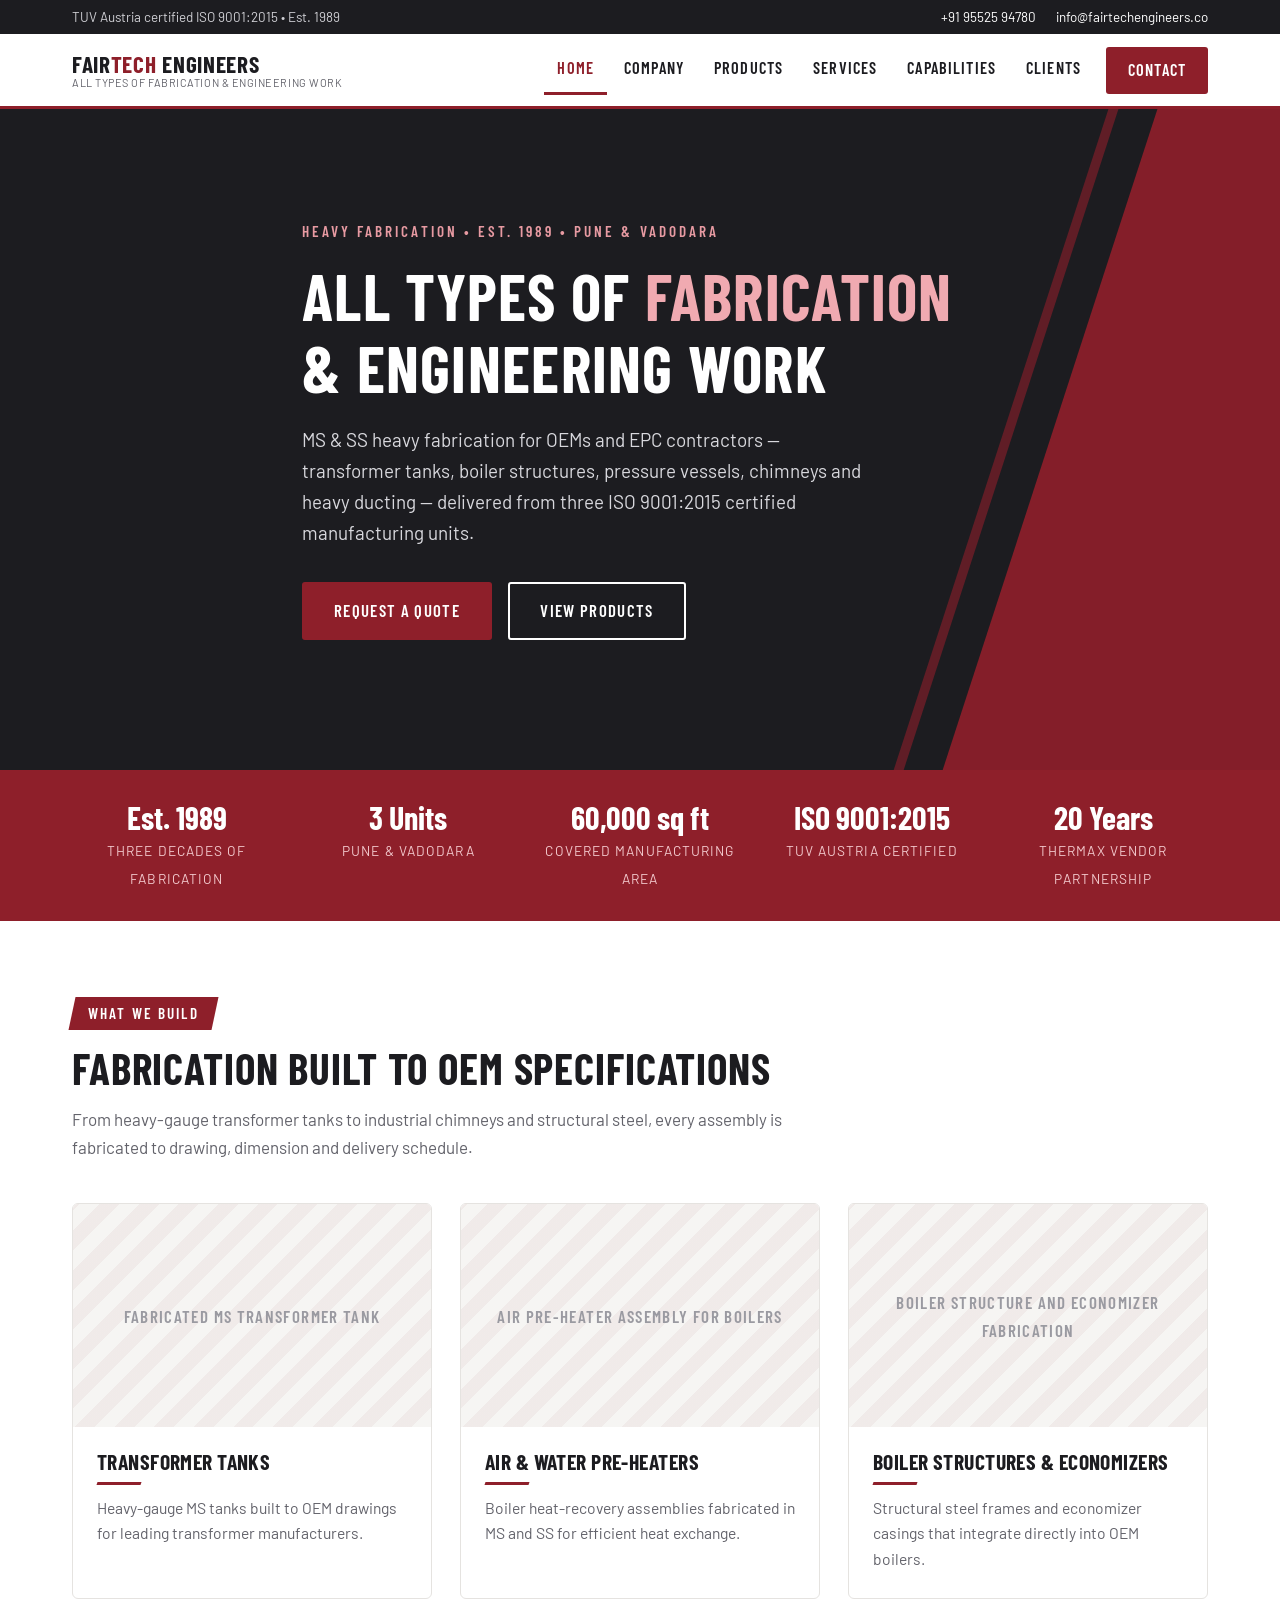
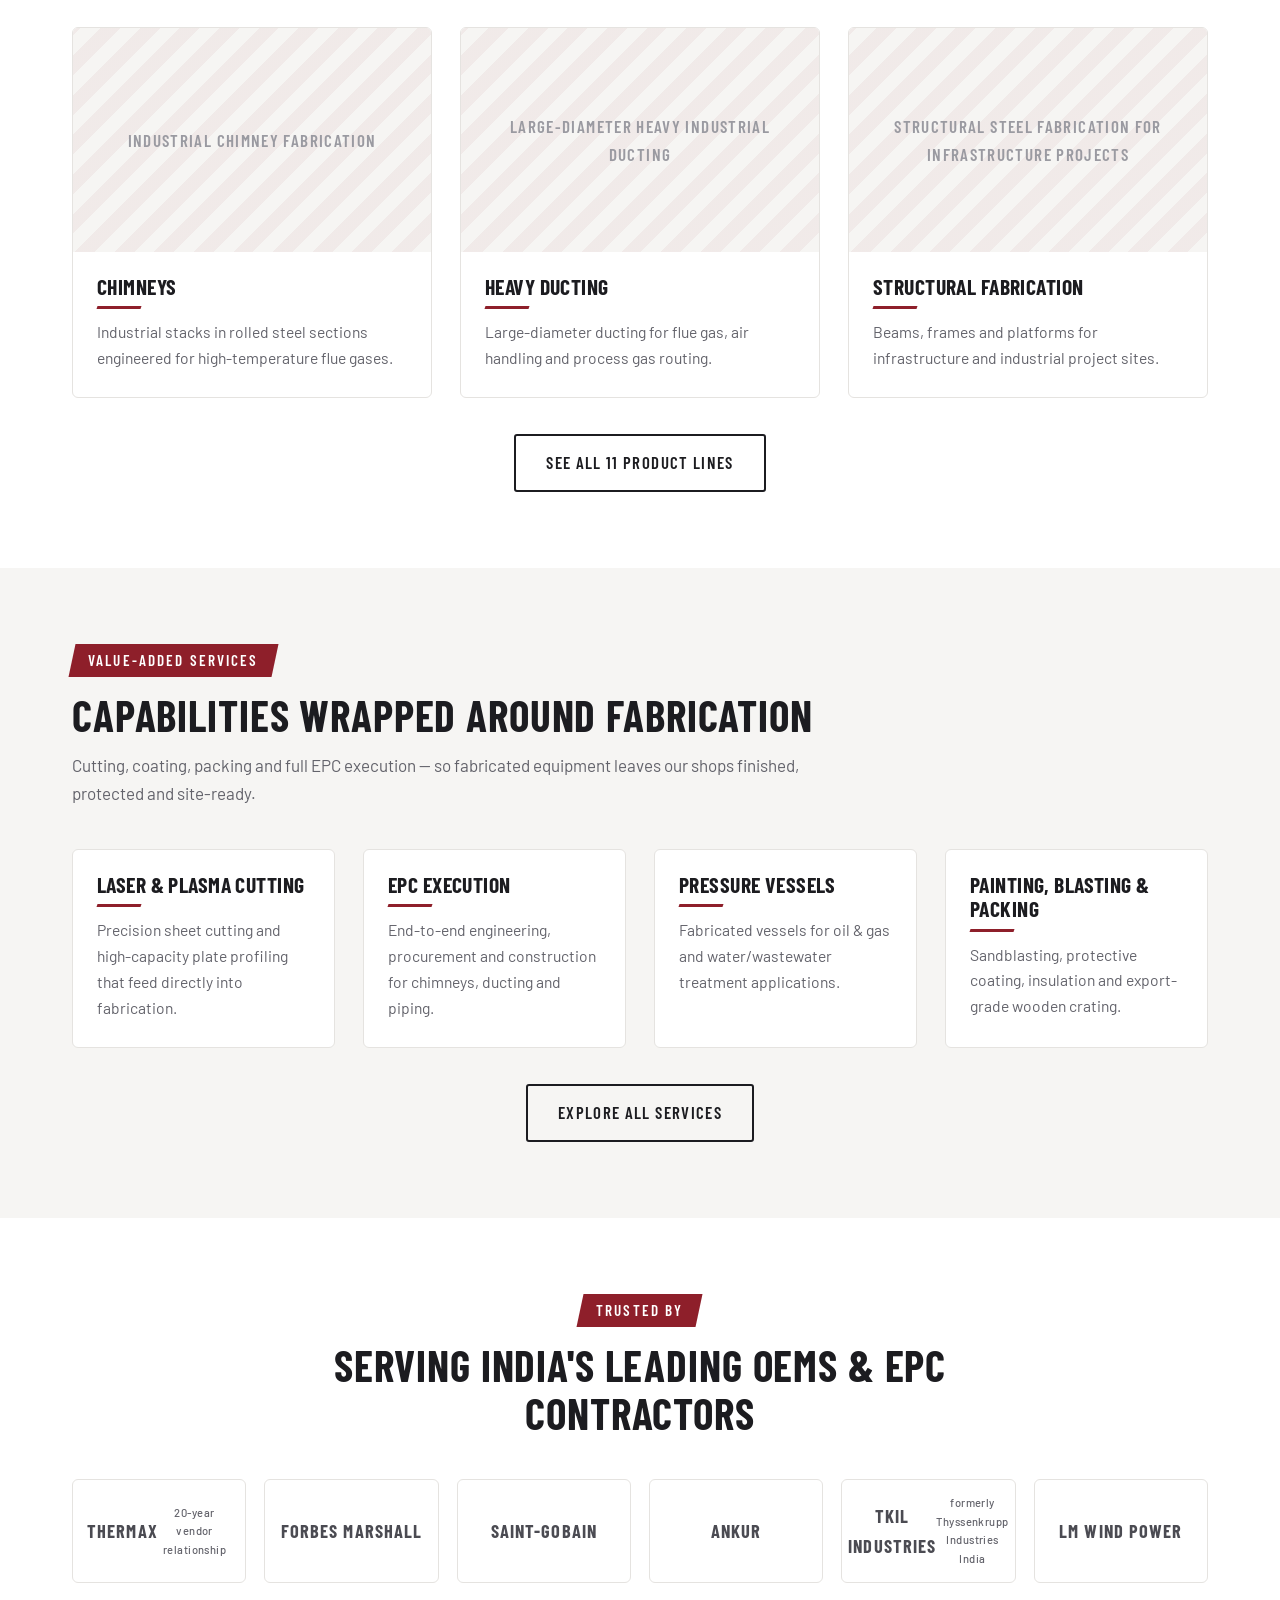
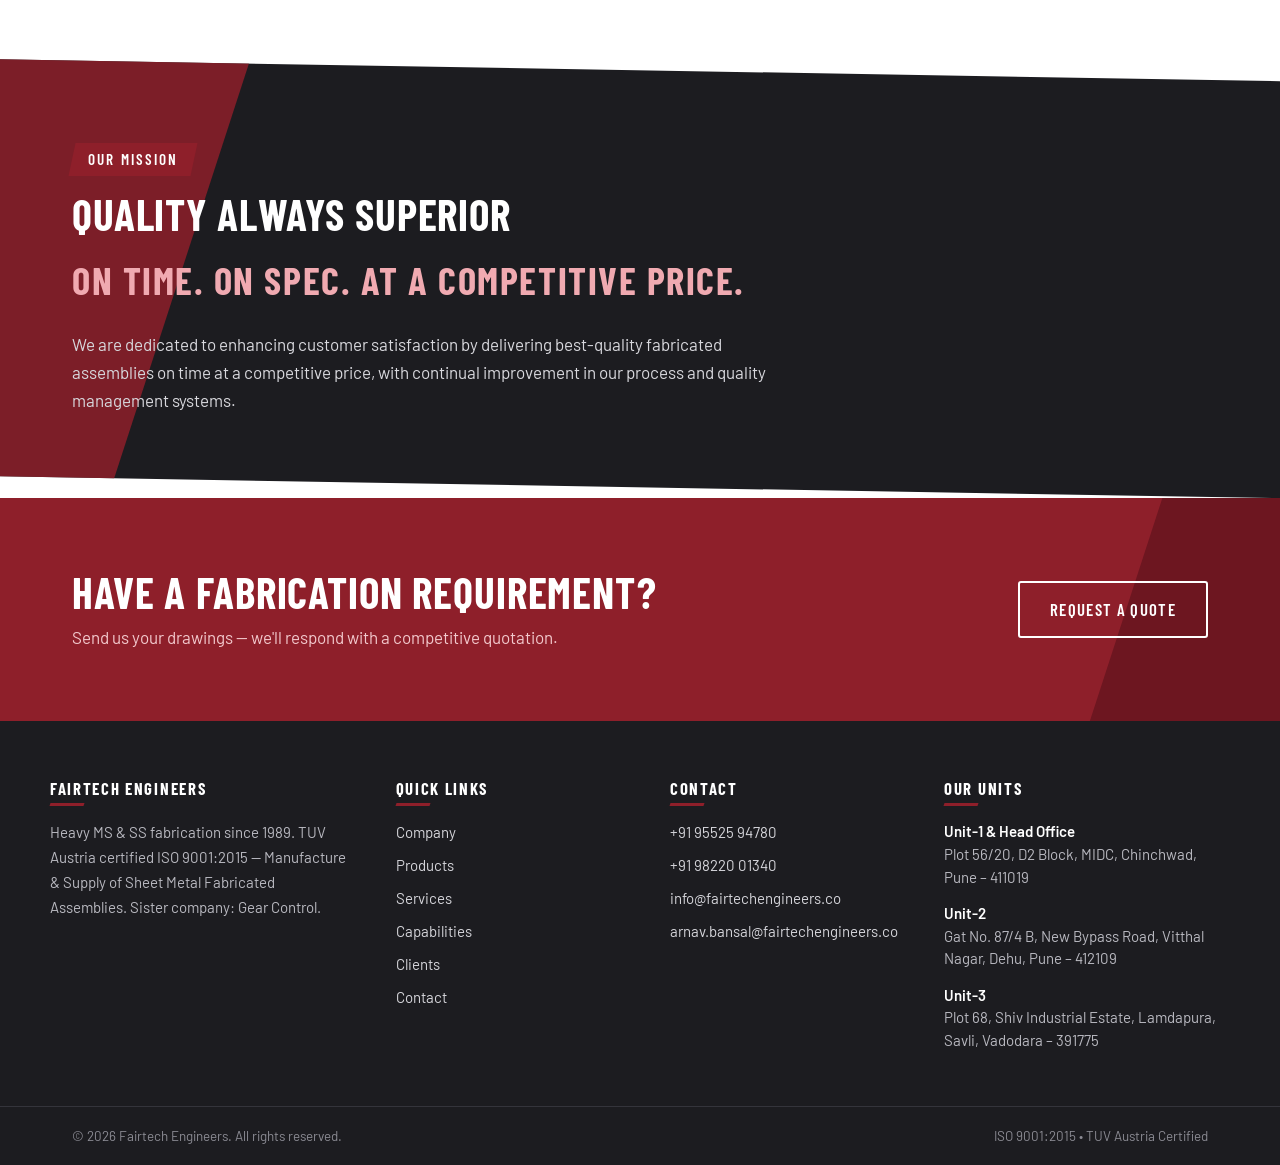
==== index.html @ 3a2099bb "Build Fairtech Engineers static marketing website Multi-page static site (plain HTML/CSS/vanilla JS," ====
<!DOCTYPE html>
<html lang="en">
<head>
  <meta charset="UTF-8">
  <meta name="viewport" content="width=device-width, initial-scale=1.0">
  <title>Fairtech Engineers | Heavy Fabrication Company in Pune &amp; Vadodara, India</title>
  <meta name="description" content="Fairtech Engineers — ISO 9001:2015 certified heavy fabrication company established in 1989. MS &amp; SS fabrication across 3 units and 60,000 sq ft: transformer tanks, pressure parts, boiler structures, chimneys, ducting and more.">
  <link rel="canonical" href="https://www.fairtechengineers.co/">
  <meta property="og:type" content="website">
  <meta property="og:title" content="Fairtech Engineers | All Types of Fabrication &amp; Engineering work">
  <meta property="og:description" content="ISO 9001:2015 certified heavy fabrication company, est. 1989. MS &amp; SS fabrication across 3 manufacturing units in Pune and Vadodara, India.">
  <meta property="og:url" content="https://www.fairtechengineers.co/">
  <meta property="og:image" content="https://www.fairtechengineers.co/images/logo.png">
  <link rel="icon" type="image/svg+xml" href="favicon.svg">
  <link rel="preconnect" href="https://fonts.googleapis.com">
  <link rel="preconnect" href="https://fonts.gstatic.com" crossorigin>
  <link href="https://fonts.googleapis.com/css2?family=Barlow+Condensed:wght@600;700&family=Barlow:wght@400;500;600;700&display=swap" rel="stylesheet">
  <link rel="stylesheet" href="css/style.css">
</head>
<body>

  <header class="site-header">
    <div class="topbar">
      <div class="container topbar-inner">
        <span>TUV Austria certified ISO 9001:2015 &bull; Est. 1989</span>
        <div class="topbar-contact">
          <a href="tel:+919552594780">+91 95525 94780</a>
          <a href="mailto:info@fairtechengineers.co">info@fairtechengineers.co</a>
        </div>
      </div>
    </div>
    <nav class="navbar" aria-label="Main navigation">
      <div class="container nav-inner">
        <a class="brand" href="index.html">
          <img class="brand-logo" src="images/logo.png" alt="Fair Tech Engineers logo">
          <span class="brand-text">
            <strong>Fair<em>tech</em> Engineers</strong>
            <small>All Types of Fabrication &amp; Engineering work</small>
          </span>
        </a>
        <button class="nav-toggle" aria-label="Toggle menu" aria-expanded="false"><span></span><span></span><span></span></button>
        <ul class="nav-links">
          <li><a href="index.html">Home</a></li>
          <li><a href="about.html">Company</a></li>
          <li><a href="products.html">Products</a></li>
          <li><a href="services.html">Services</a></li>
          <li><a href="capabilities.html">Capabilities</a></li>
          <li><a href="clients.html">Clients</a></li>
          <li><a href="contact.html" class="nav-cta">Contact</a></li>
        </ul>
      </div>
    </nav>
  </header>

  <main>

    <!-- Hero -->
    <section class="hero">
      <div class="container hero-inner">
        <p class="eyebrow">Heavy Fabrication &bull; Est. 1989 &bull; Pune &amp; Vadodara</p>
        <h1>All Types of <em>Fabrication</em> &amp; Engineering Work</h1>
        <p class="lead">MS &amp; SS heavy fabrication for OEMs and EPC contractors — transformer tanks, boiler structures, pressure vessels, chimneys and heavy ducting — delivered from three ISO 9001:2015 certified manufacturing units.</p>
        <div class="hero-actions">
          <a class="btn btn-primary" href="contact.html">Request a Quote</a>
          <a class="btn btn-outline" href="products.html">View Products</a>
        </div>
      </div>
    </section>

    <!-- Stats bar -->
    <section class="stats-bar" aria-label="Company at a glance">
      <div class="container stats-grid">
        <div class="stat"><b>Est. 1989</b><span>Three decades of fabrication</span></div>
        <div class="stat"><b>3 Units</b><span>Pune &amp; Vadodara</span></div>
        <div class="stat"><b>60,000 sq ft</b><span>Covered manufacturing area</span></div>
        <div class="stat"><b>ISO 9001:2015</b><span>TUV Austria certified</span></div>
        <div class="stat"><b>20 Years</b><span>Thermax vendor partnership</span></div>
      </div>
    </section>

    <!-- Products snapshot -->
    <section class="section">
      <div class="container">
        <div class="section-head reveal">
          <span class="kicker"><span>What We Build</span></span>
          <h2>Fabrication Built to OEM Specifications</h2>
          <p>From heavy-gauge transformer tanks to industrial chimneys and structural steel, every assembly is fabricated to drawing, dimension and delivery schedule.</p>
        </div>
        <div class="grid cols-3">
          <article class="card reveal">
            <figure class="card-media"><img src="images/product_transformer_tank_1.png" alt="Fabricated MS transformer tank" loading="lazy"></figure>
            <div class="card-body"><h3>Transformer Tanks</h3><p>Heavy-gauge MS tanks built to OEM drawings for leading transformer manufacturers.</p></div>
          </article>
          <article class="card reveal">
            <figure class="card-media"><img src="images/product_air_preheater_1.png" alt="Air pre-heater assembly for boilers" loading="lazy"></figure>
            <div class="card-body"><h3>Air &amp; Water Pre-Heaters</h3><p>Boiler heat-recovery assemblies fabricated in MS and SS for efficient heat exchange.</p></div>
          </article>
          <article class="card reveal">
            <figure class="card-media"><img src="images/product_economizer_1.png" alt="Boiler structure and economizer fabrication" loading="lazy"></figure>
            <div class="card-body"><h3>Boiler Structures &amp; Economizers</h3><p>Structural steel frames and economizer casings that integrate directly into OEM boilers.</p></div>
          </article>
          <article class="card reveal">
            <figure class="card-media"><img src="images/product_chimney_1.jpeg" alt="Industrial chimney fabrication" loading="lazy"></figure>
            <div class="card-body"><h3>Chimneys</h3><p>Industrial stacks in rolled steel sections engineered for high-temperature flue gases.</p></div>
          </article>
          <article class="card reveal">
            <figure class="card-media"><img src="images/product_heavy_ducting_1.jpeg" alt="Large-diameter heavy industrial ducting" loading="lazy"></figure>
            <div class="card-body"><h3>Heavy Ducting</h3><p>Large-diameter ducting for flue gas, air handling and process gas routing.</p></div>
          </article>
          <article class="card reveal">
            <figure class="card-media"><img src="images/product_structural_fabrication_1.png" alt="Structural steel fabrication for infrastructure projects" loading="lazy"></figure>
            <div class="card-body"><h3>Structural Fabrication</h3><p>Beams, frames and platforms for infrastructure and industrial project sites.</p></div>
          </article>
        </div>
        <p style="text-align:center; margin-top:36px;"><a class="btn btn-outline-dark" href="products.html">See All 11 Product Lines</a></p>
      </div>
    </section>

    <!-- Services snapshot -->
    <section class="section alt">
      <div class="container">
        <div class="section-head reveal">
          <span class="kicker"><span>Value-Added Services</span></span>
          <h2>Capabilities Wrapped Around Fabrication</h2>
          <p>Cutting, coating, packing and full EPC execution — so fabricated equipment leaves our shops finished, protected and site-ready.</p>
        </div>
        <div class="grid cols-4">
          <article class="card reveal">
            <div class="card-body"><h3>Laser &amp; Plasma Cutting</h3><p>Precision sheet cutting and high-capacity plate profiling that feed directly into fabrication.</p></div>
          </article>
          <article class="card reveal">
            <div class="card-body"><h3>EPC Execution</h3><p>End-to-end engineering, procurement and construction for chimneys, ducting and piping.</p></div>
          </article>
          <article class="card reveal">
            <div class="card-body"><h3>Pressure Vessels</h3><p>Fabricated vessels for oil &amp; gas and water/wastewater treatment applications.</p></div>
          </article>
          <article class="card reveal">
            <div class="card-body"><h3>Painting, Blasting &amp; Packing</h3><p>Sandblasting, protective coating, insulation and export-grade wooden crating.</p></div>
          </article>
        </div>
        <p style="text-align:center; margin-top:36px;"><a class="btn btn-outline-dark" href="services.html">Explore All Services</a></p>
      </div>
    </section>

    <!-- Client trust bar -->
    <section class="section">
      <div class="container">
        <div class="section-head center reveal">
          <span class="kicker"><span>Trusted By</span></span>
          <h2>Serving India's Leading OEMs &amp; EPC Contractors</h2>
        </div>
        <div class="client-strip reveal">
          <div class="client-tile">Thermax<small>20-year vendor relationship</small></div>
          <div class="client-tile">Forbes Marshall</div>
          <div class="client-tile">Saint-Gobain</div>
          <div class="client-tile">Ankur</div>
          <div class="client-tile">TKIL Industries<small>formerly Thyssenkrupp Industries India</small></div>
          <div class="client-tile">LM Wind Power</div>
        </div>
      </div>
    </section>

    <!-- Mission strip -->
    <section class="mission-strip">
      <div class="container reveal">
        <span class="kicker"><span>Our Mission</span></span>
        <h2>Quality Always Superior</h2>
        <p class="motto" style="margin: 10px 0 18px;">On time. On spec. At a competitive price.</p>
        <p>We are dedicated to enhancing customer satisfaction by delivering best-quality fabricated assemblies on time at a competitive price, with continual improvement in our process and quality management systems.</p>
      </div>
    </section>

    <!-- Contact CTA -->
    <section class="cta-band">
      <div class="container">
        <div>
          <h2>Have a fabrication requirement?</h2>
          <p>Send us your drawings — we'll respond with a competitive quotation.</p>
        </div>
        <a class="btn btn-outline" href="contact.html">Request a Quote</a>
      </div>
    </section>

  </main>

  <footer class="site-footer">
    <div class="container footer-top">
      <div class="footer-brand">
        <h4>Fairtech Engineers</h4>
        <p>Heavy MS &amp; SS fabrication since 1989. TUV Austria certified ISO 9001:2015 — Manufacture &amp; Supply of Sheet Metal Fabricated Assemblies. Sister company: Gear Control.</p>
      </div>
      <div>
        <h4>Quick Links</h4>
        <ul>
          <li><a href="about.html">Company</a></li>
          <li><a href="products.html">Products</a></li>
          <li><a href="services.html">Services</a></li>
          <li><a href="capabilities.html">Capabilities</a></li>
          <li><a href="clients.html">Clients</a></li>
          <li><a href="contact.html">Contact</a></li>
        </ul>
      </div>
      <div>
        <h4>Contact</h4>
        <ul>
          <li><a href="tel:+919552594780">+91 95525 94780</a></li>
          <li><a href="tel:+919822001340">+91 98220 01340</a></li>
          <li><a href="mailto:info@fairtechengineers.co">info@fairtechengineers.co</a></li>
          <li><a href="mailto:arnav.bansal@fairtechengineers.co">arnav.bansal@fairtechengineers.co</a></li>
        </ul>
      </div>
      <div>
        <h4>Our Units</h4>
        <address><b>Unit-1 &amp; Head Office</b>Plot 56/20, D2 Block, MIDC, Chinchwad, Pune &ndash; 411019</address>
        <address><b>Unit-2</b>Gat No. 87/4 B, New Bypass Road, Vitthal Nagar, Dehu, Pune &ndash; 412109</address>
        <address><b>Unit-3</b>Plot 68, Shiv Industrial Estate, Lamdapura, Savli, Vadodara &ndash; 391775</address>
      </div>
    </div>
    <div class="footer-bottom">
      <div class="container">
        <span>&copy; <span data-year>2026</span> Fairtech Engineers. All rights reserved.</span>
        <span>ISO 9001:2015 &bull; TUV Austria Certified</span>
      </div>
    </div>
  </footer>

  <script src="js/main.js"></script>
</body>
</html>
---- css/style.css ----
/* ==========================================================================
   Fairtech Engineers — site stylesheet
   Brand: deep maroon red + dark charcoal, white base, diagonal red motifs
   ========================================================================== */

:root {
  --maroon: #8e1f2a;
  --maroon-dark: #6d1620;
  --maroon-bright: #b02635;
  --charcoal: #1c1c20;
  --charcoal-soft: #26262c;
  --ink: #2b2b30;
  --muted: #63636b;
  --line: #e5e3e0;
  --bg: #ffffff;
  --bg-alt: #f6f5f3;
  --radius: 6px;
  --shadow: 0 10px 30px rgba(28, 28, 32, 0.10);
  --font-head: "Barlow Condensed", "Arial Narrow", sans-serif;
  --font-body: "Barlow", "Segoe UI", Arial, sans-serif;
}

* { box-sizing: border-box; margin: 0; padding: 0; }

html { scroll-behavior: smooth; }

body {
  font-family: var(--font-body);
  font-size: 17px;
  line-height: 1.65;
  color: var(--ink);
  background: var(--bg);
  -webkit-font-smoothing: antialiased;
}

img { max-width: 100%; display: block; }

a { color: var(--maroon); text-decoration: none; }
a:hover { color: var(--maroon-bright); }

h1, h2, h3, h4 {
  font-family: var(--font-head);
  font-weight: 700;
  line-height: 1.12;
  color: var(--charcoal);
  text-transform: uppercase;
  letter-spacing: 0.02em;
}

h1 { font-size: clamp(2.4rem, 5.5vw, 4rem); }
h2 { font-size: clamp(1.9rem, 3.6vw, 2.7rem); }
h3 { font-size: 1.35rem; }

p { margin-bottom: 1em; }
p:last-child { margin-bottom: 0; }

.container { max-width: 1180px; margin: 0 auto; padding: 0 22px; }

.section { padding: 76px 0; }
.section.alt { background: var(--bg-alt); }

/* Diagonal red kicker tag before section headings */
.kicker {
  display: inline-block;
  font-family: var(--font-head);
  font-weight: 600;
  font-size: 0.95rem;
  letter-spacing: 0.14em;
  text-transform: uppercase;
  color: #fff;
  background: var(--maroon);
  padding: 4px 16px;
  margin-bottom: 14px;
  transform: skewX(-12deg);
}
.kicker > span { display: inline-block; transform: skewX(12deg); }

.section-head { max-width: 760px; margin-bottom: 42px; }
.section-head.center { margin-left: auto; margin-right: auto; text-align: center; }
.section-head p { color: var(--muted); margin-top: 12px; }

/* Buttons */
.btn {
  display: inline-block;
  font-family: var(--font-head);
  font-weight: 600;
  font-size: 1.05rem;
  letter-spacing: 0.08em;
  text-transform: uppercase;
  padding: 13px 30px;
  border: 2px solid transparent;
  border-radius: 3px;
  cursor: pointer;
  transition: background 0.2s, color 0.2s, border-color 0.2s, transform 0.15s;
}
.btn:hover { transform: translateY(-2px); }
.btn-primary { background: var(--maroon); color: #fff; }
.btn-primary:hover { background: var(--maroon-bright); color: #fff; }
.btn-outline { border-color: #fff; color: #fff; background: transparent; }
.btn-outline:hover { background: #fff; color: var(--charcoal); }
.btn-outline-dark { border-color: var(--charcoal); color: var(--charcoal); background: transparent; }
.btn-outline-dark:hover { background: var(--charcoal); color: #fff; }

/* ==========================================================================
   Header / navigation
   ========================================================================== */

.site-header { position: sticky; top: 0; z-index: 1000; }

.topbar {
  background: var(--charcoal);
  color: #cfcfd4;
  font-size: 0.84rem;
  padding: 6px 0;
}
.topbar-inner { display: flex; justify-content: space-between; gap: 16px; flex-wrap: wrap; }
.topbar a { color: #fff; }
.topbar a:hover { color: #f3b7bd; }
.topbar-contact { display: flex; gap: 20px; }

.navbar {
  background: #fff;
  border-bottom: 3px solid var(--maroon);
  transition: box-shadow 0.25s;
}
.navbar.scrolled { box-shadow: 0 6px 24px rgba(28, 28, 32, 0.14); }

.nav-inner { display: flex; align-items: center; justify-content: space-between; min-height: 72px; gap: 20px; }

.brand { display: flex; align-items: center; gap: 12px; }
.brand-logo { height: 48px; width: auto; }
.brand-logo.img-error { display: none; }
.brand-text { display: flex; flex-direction: column; line-height: 1.15; }
.brand-text strong {
  font-family: var(--font-head);
  font-size: 1.45rem;
  font-weight: 700;
  text-transform: uppercase;
  color: var(--charcoal);
  letter-spacing: 0.03em;
}
.brand-text strong em { font-style: normal; color: var(--maroon); }
.brand-text small { font-size: 0.68rem; color: var(--muted); letter-spacing: 0.05em; text-transform: uppercase; }

.nav-links { display: flex; align-items: center; gap: 4px; list-style: none; }
.nav-links a {
  display: block;
  font-family: var(--font-head);
  font-weight: 600;
  font-size: 1.02rem;
  letter-spacing: 0.07em;
  text-transform: uppercase;
  color: var(--charcoal);
  padding: 10px 13px;
  border-bottom: 3px solid transparent;
}
.nav-links a:hover { color: var(--maroon); }
.nav-links a.active { color: var(--maroon); border-bottom-color: var(--maroon); }
.nav-links a.nav-cta {
  background: var(--maroon);
  color: #fff;
  padding: 10px 22px;
  margin-left: 8px;
  border-radius: 3px;
  border-bottom: none;
}
.nav-links a.nav-cta:hover { background: var(--maroon-bright); }

.nav-toggle {
  display: none;
  flex-direction: column;
  justify-content: center;
  gap: 5px;
  width: 44px;
  height: 44px;
  background: none;
  border: 0;
  cursor: pointer;
  padding: 8px;
}
.nav-toggle span { display: block; height: 3px; width: 100%; background: var(--charcoal); border-radius: 2px; transition: transform 0.25s, opacity 0.25s; }
.nav-toggle[aria-expanded="true"] span:nth-child(1) { transform: translateY(8px) rotate(45deg); }
.nav-toggle[aria-expanded="true"] span:nth-child(2) { opacity: 0; }
.nav-toggle[aria-expanded="true"] span:nth-child(3) { transform: translateY(-8px) rotate(-45deg); }

/* ==========================================================================
   Hero
   ========================================================================== */

.hero {
  position: relative;
  background: var(--charcoal);
  color: #fff;
  padding: 110px 0 130px;
  overflow: hidden;
}
/* Diagonal red geometric shapes */
.hero::before,
.hero::after {
  content: "";
  position: absolute;
  background: var(--maroon);
  transform: skewX(-18deg);
}
.hero::before { width: 42%; height: 200%; right: -24%; top: -50%; opacity: 0.92; }
.hero::after { width: 10px; height: 200%; right: 21%; top: -50%; opacity: 0.6; }

.hero-inner { position: relative; z-index: 2; max-width: 720px; }
.hero .eyebrow {
  font-family: var(--font-head);
  font-weight: 600;
  letter-spacing: 0.2em;
  text-transform: uppercase;
  font-size: 0.95rem;
  color: #e79aa2;
  margin-bottom: 16px;
}
.hero h1 { color: #fff; margin-bottom: 20px; }
.hero h1 em { font-style: normal; color: #f0aab1; }
.hero p.lead { font-size: 1.18rem; color: #d8d8dd; max-width: 560px; margin-bottom: 34px; }
.hero-actions { display: flex; gap: 16px; flex-wrap: wrap; }

/* Page hero (interior pages) */
.page-hero {
  position: relative;
  background: var(--charcoal);
  color: #fff;
  padding: 64px 0 72px;
  overflow: hidden;
}
.page-hero::before {
  content: "";
  position: absolute;
  width: 34%;
  height: 220%;
  right: -18%;
  top: -60%;
  background: var(--maroon);
  transform: skewX(-18deg);
  opacity: 0.9;
}
.page-hero .container { position: relative; z-index: 2; }
.page-hero h1 { color: #fff; }
.page-hero p { color: #d8d8dd; max-width: 640px; margin-top: 12px; font-size: 1.1rem; }

/* ==========================================================================
   Stats bar
   ========================================================================== */

.stats-bar { background: var(--maroon); color: #fff; padding: 30px 0; }
.stats-grid {
  display: grid;
  grid-template-columns: repeat(auto-fit, minmax(160px, 1fr));
  gap: 22px;
  text-align: center;
}
.stat b {
  display: block;
  font-family: var(--font-head);
  font-size: 2rem;
  font-weight: 700;
  line-height: 1.1;
}
.stat span { font-size: 0.86rem; letter-spacing: 0.08em; text-transform: uppercase; color: #f2c8cc; }

/* ==========================================================================
   Cards & grids
   ========================================================================== */

.grid { display: grid; gap: 28px; }
.grid.cols-2 { grid-template-columns: repeat(auto-fit, minmax(320px, 1fr)); }
.grid.cols-3 { grid-template-columns: repeat(auto-fit, minmax(280px, 1fr)); }
.grid.cols-4 { grid-template-columns: repeat(auto-fit, minmax(220px, 1fr)); }

.card {
  background: #fff;
  border: 1px solid var(--line);
  border-radius: var(--radius);
  overflow: hidden;
  display: flex;
  flex-direction: column;
  transition: transform 0.2s, box-shadow 0.2s;
}
.card:hover { transform: translateY(-4px); box-shadow: var(--shadow); }

.card-media {
  position: relative;
  aspect-ratio: 16 / 10;
  background: var(--bg-alt);
  overflow: hidden;
  margin: 0;
}
.card-media img { width: 100%; height: 100%; object-fit: cover; }

.card-body { padding: 22px 24px 26px; display: flex; flex-direction: column; gap: 10px; flex: 1; }
.card-body h3 { color: var(--charcoal); }
.card-body h3::after {
  content: "";
  display: block;
  width: 44px;
  height: 3px;
  background: var(--maroon);
  margin-top: 8px;
  transform: skewX(-18deg);
}
.card-body p { color: var(--muted); font-size: 0.98rem; }

/* Missing-image fallback (real photo not yet in images/) */
.card-media.img-missing::before,
.media.img-missing::before {
  content: attr(data-label);
  position: absolute;
  inset: 0;
  display: flex;
  align-items: center;
  justify-content: center;
  text-align: center;
  padding: 18px;
  font-family: var(--font-head);
  font-weight: 600;
  letter-spacing: 0.08em;
  text-transform: uppercase;
  color: #9a9aa1;
  background:
    repeating-linear-gradient(-45deg, transparent 0 14px, rgba(142, 31, 42, 0.05) 14px 28px),
    var(--bg-alt);
}
.card-media.img-missing img,
.media.img-missing img { display: none; }

/* "Photo coming soon" treatment for service placeholders */
.card-media.coming-soon::after {
  content: "Photo coming soon";
  position: absolute;
  left: 0;
  bottom: 14px;
  background: var(--charcoal);
  color: #fff;
  font-family: var(--font-head);
  font-weight: 600;
  font-size: 0.82rem;
  letter-spacing: 0.12em;
  text-transform: uppercase;
  padding: 5px 16px 5px 12px;
  clip-path: polygon(0 0, 100% 0, calc(100% - 10px) 100%, 0 100%);
}
.card-media.coming-soon.img-missing::before {
  content: "";
  background:
    repeating-linear-gradient(-45deg, transparent 0 16px, rgba(142, 31, 42, 0.08) 16px 32px),
    linear-gradient(160deg, #efedea, #e4e1dd);
}
.card-media.coming-soon .placeholder-mark {
  position: absolute;
  inset: 0;
  display: none;
  align-items: center;
  justify-content: center;
  z-index: 1;
}
.card-media.coming-soon.img-missing .placeholder-mark { display: flex; }
.placeholder-mark svg { width: 64px; height: 64px; opacity: 0.35; }

/* ==========================================================================
   Feature rows / split sections
   ========================================================================== */

.split { display: grid; grid-template-columns: 1fr 1fr; gap: 48px; align-items: center; }
.split .media { border-radius: var(--radius); overflow: hidden; box-shadow: var(--shadow); position: relative; aspect-ratio: 4 / 3; background: var(--bg-alt); }
.split .media img { width: 100%; height: 100%; object-fit: cover; }

.checklist { list-style: none; margin-top: 18px; }
.checklist li { padding-left: 30px; position: relative; margin-bottom: 10px; color: var(--ink); }
.checklist li::before {
  content: "";
  position: absolute;
  left: 0;
  top: 7px;
  width: 12px;
  height: 12px;
  background: var(--maroon);
  transform: skewX(-14deg);
}

/* ==========================================================================
   Unit cards
   ========================================================================== */

.unit-card { border-top: 4px solid var(--maroon); }
.unit-card .unit-tag {
  display: inline-block;
  align-self: flex-start;
  font-family: var(--font-head);
  font-weight: 700;
  font-size: 0.85rem;
  letter-spacing: 0.12em;
  text-transform: uppercase;
  color: var(--maroon);
  border: 1px solid currentColor;
  padding: 2px 10px;
  border-radius: 2px;
}
.unit-card address { font-style: normal; color: var(--muted); font-size: 0.95rem; }
.unit-specs { display: grid; grid-template-columns: 1fr 1fr; gap: 8px 16px; margin-top: 6px; padding-top: 14px; border-top: 1px dashed var(--line); }
.unit-specs div b { display: block; font-family: var(--font-head); font-size: 1.25rem; color: var(--charcoal); line-height: 1.1; }
.unit-specs div span { font-size: 0.78rem; text-transform: uppercase; letter-spacing: 0.06em; color: var(--muted); }

.map-embed { width: 100%; height: 260px; border: 0; display: block; filter: grayscale(25%); }

/* ==========================================================================
   Clients / trust bar
   ========================================================================== */

.client-strip { display: grid; grid-template-columns: repeat(auto-fit, minmax(150px, 1fr)); gap: 18px; }
.client-tile {
  display: flex;
  align-items: center;
  justify-content: center;
  min-height: 86px;
  padding: 14px;
  background: #fff;
  border: 1px solid var(--line);
  border-radius: var(--radius);
  font-family: var(--font-head);
  font-weight: 700;
  font-size: 1.15rem;
  letter-spacing: 0.06em;
  text-transform: uppercase;
  color: #4b4b52;
  text-align: center;
  transition: color 0.2s, border-color 0.2s;
}
.client-tile:hover { color: var(--maroon); border-color: var(--maroon); }
.client-tile small { display: block; font-family: var(--font-body); font-weight: 500; font-size: 0.7rem; letter-spacing: 0.04em; color: var(--muted); text-transform: none; }

/* ==========================================================================
   Mission strip & CTA band (diagonal edges)
   ========================================================================== */

.mission-strip {
  position: relative;
  background: var(--charcoal);
  color: #fff;
  padding: 84px 0;
  clip-path: polygon(0 0, 100% 5%, 100% 100%, 0 95%);
  overflow: hidden;
}
.mission-strip::before {
  content: "";
  position: absolute;
  width: 30%;
  height: 240%;
  left: -16%;
  top: -70%;
  background: var(--maroon);
  transform: skewX(-18deg);
  opacity: 0.85;
}
.mission-strip .container { position: relative; z-index: 2; }
.mission-strip h2 { color: #fff; }
.mission-strip .motto {
  font-family: var(--font-head);
  font-size: clamp(1.6rem, 3.4vw, 2.4rem);
  font-weight: 700;
  text-transform: uppercase;
  color: #f0aab1;
  letter-spacing: 0.04em;
}
.mission-strip p { color: #d8d8dd; max-width: 700px; }

.cta-band {
  position: relative;
  background: var(--maroon);
  color: #fff;
  padding: 70px 0;
  overflow: hidden;
}
.cta-band::before {
  content: "";
  position: absolute;
  width: 26%;
  height: 240%;
  right: -14%;
  top: -70%;
  background: var(--maroon-dark);
  transform: skewX(-18deg);
}
.cta-band .container { position: relative; z-index: 2; display: flex; align-items: center; justify-content: space-between; gap: 28px; flex-wrap: wrap; }
.cta-band h2 { color: #fff; margin-bottom: 6px; }
.cta-band p { color: #f2c8cc; margin: 0; }

/* ==========================================================================
   Tables
   ========================================================================== */

.table-wrap { overflow-x: auto; border: 1px solid var(--line); border-radius: var(--radius); }
table.spec-table { width: 100%; border-collapse: collapse; min-width: 560px; background: #fff; }
.spec-table th, .spec-table td { padding: 13px 18px; text-align: left; border-bottom: 1px solid var(--line); }
.spec-table th {
  background: var(--charcoal);
  color: #fff;
  font-family: var(--font-head);
  font-weight: 600;
  letter-spacing: 0.08em;
  text-transform: uppercase;
  font-size: 0.92rem;
}
.spec-table tr:last-child td { border-bottom: 0; }
.spec-table tr:nth-child(even) td { background: var(--bg-alt); }
.spec-table td.qty { font-family: var(--font-head); font-weight: 700; font-size: 1.2rem; color: var(--maroon); }

/* ==========================================================================
   Contact
   ========================================================================== */

.contact-grid { display: grid; grid-template-columns: 1.1fr 1fr; gap: 44px; align-items: start; }

.contact-form { background: #fff; border: 1px solid var(--line); border-top: 4px solid var(--maroon); border-radius: var(--radius); padding: 32px; }
.form-row { display: grid; grid-template-columns: 1fr 1fr; gap: 16px; }
.field { margin-bottom: 16px; }
.field label { display: block; font-weight: 600; font-size: 0.9rem; margin-bottom: 5px; color: var(--charcoal); }
.field input, .field textarea, .field select {
  width: 100%;
  padding: 11px 13px;
  border: 1px solid #cfcdc9;
  border-radius: 4px;
  font-family: var(--font-body);
  font-size: 1rem;
  color: var(--ink);
  background: #fff;
}
.field input:focus, .field textarea:focus, .field select:focus {
  outline: none;
  border-color: var(--maroon);
  box-shadow: 0 0 0 3px rgba(142, 31, 42, 0.14);
}
.field textarea { min-height: 130px; resize: vertical; }

.contact-info h3 { margin-bottom: 8px; }
.contact-info .info-block { margin-bottom: 22px; }
.contact-info a { font-weight: 600; }
.contact-info address { font-style: normal; color: var(--muted); }

/* ==========================================================================
   Footer
   ========================================================================== */

.site-footer { background: var(--charcoal); color: #b9b9c0; font-size: 0.94rem; }
.footer-top { padding: 58px 0 40px; display: grid; grid-template-columns: 1.3fr 1fr 1fr 1.2fr; gap: 36px; }
.site-footer h4 { color: #fff; font-size: 1.05rem; margin-bottom: 14px; letter-spacing: 0.1em; }
.site-footer h4::after { content: ""; display: block; width: 34px; height: 3px; background: var(--maroon); margin-top: 6px; transform: skewX(-18deg); }
.site-footer ul { list-style: none; }
.site-footer li { margin-bottom: 8px; }
.site-footer a { color: #d5d5da; }
.site-footer a:hover { color: #f0aab1; }
.site-footer address { font-style: normal; margin-bottom: 14px; line-height: 1.5; }
.site-footer address b { color: #fff; font-weight: 600; display: block; }
.footer-brand p { margin-top: 10px; max-width: 300px; }
.footer-bottom { border-top: 1px solid #34343b; padding: 18px 0; }
.footer-bottom .container { display: flex; justify-content: space-between; gap: 12px; flex-wrap: wrap; font-size: 0.84rem; color: #8b8b93; }

/* ==========================================================================
   Reveal-on-scroll animation (respects reduced motion)
   ========================================================================== */

.reveal { opacity: 0; transform: translateY(22px); transition: opacity 0.6s ease, transform 0.6s ease; }
.reveal.visible { opacity: 1; transform: none; }

@media (prefers-reduced-motion: reduce) {
  html { scroll-behavior: auto; }
  .reveal { opacity: 1; transform: none; transition: none; }
  .card:hover, .btn:hover { transform: none; }
}

/* ==========================================================================
   Responsive
   ========================================================================== */

@media (max-width: 960px) {
  .split { grid-template-columns: 1fr; }
  .contact-grid { grid-template-columns: 1fr; }
  .footer-top { grid-template-columns: 1fr 1fr; }
}

@media (max-width: 820px) {
  .topbar { display: none; }
  .nav-toggle { display: flex; }
  .nav-links {
    position: absolute;
    top: 100%;
    left: 0;
    right: 0;
    flex-direction: column;
    align-items: stretch;
    gap: 0;
    background: #fff;
    border-bottom: 3px solid var(--maroon);
    box-shadow: 0 14px 30px rgba(28, 28, 32, 0.16);
    padding: 8px 0 16px;
    display: none;
  }
  .nav-links.open { display: flex; }
  .nav-links a { padding: 13px 24px; border-bottom: none; }
  .nav-links a.active { border-left: 4px solid var(--maroon); background: var(--bg-alt); }
  .nav-links a.nav-cta { margin: 10px 24px 0; text-align: center; }
  .hero { padding: 76px 0 90px; }
  .hero::before { right: -55%; opacity: 0.35; }
  .hero::after { display: none; }
}

@media (max-width: 540px) {
  .footer-top { grid-template-columns: 1fr; }
  .form-row { grid-template-columns: 1fr; }
  .brand-text small { display: none; }
  .section { padding: 56px 0; }
}
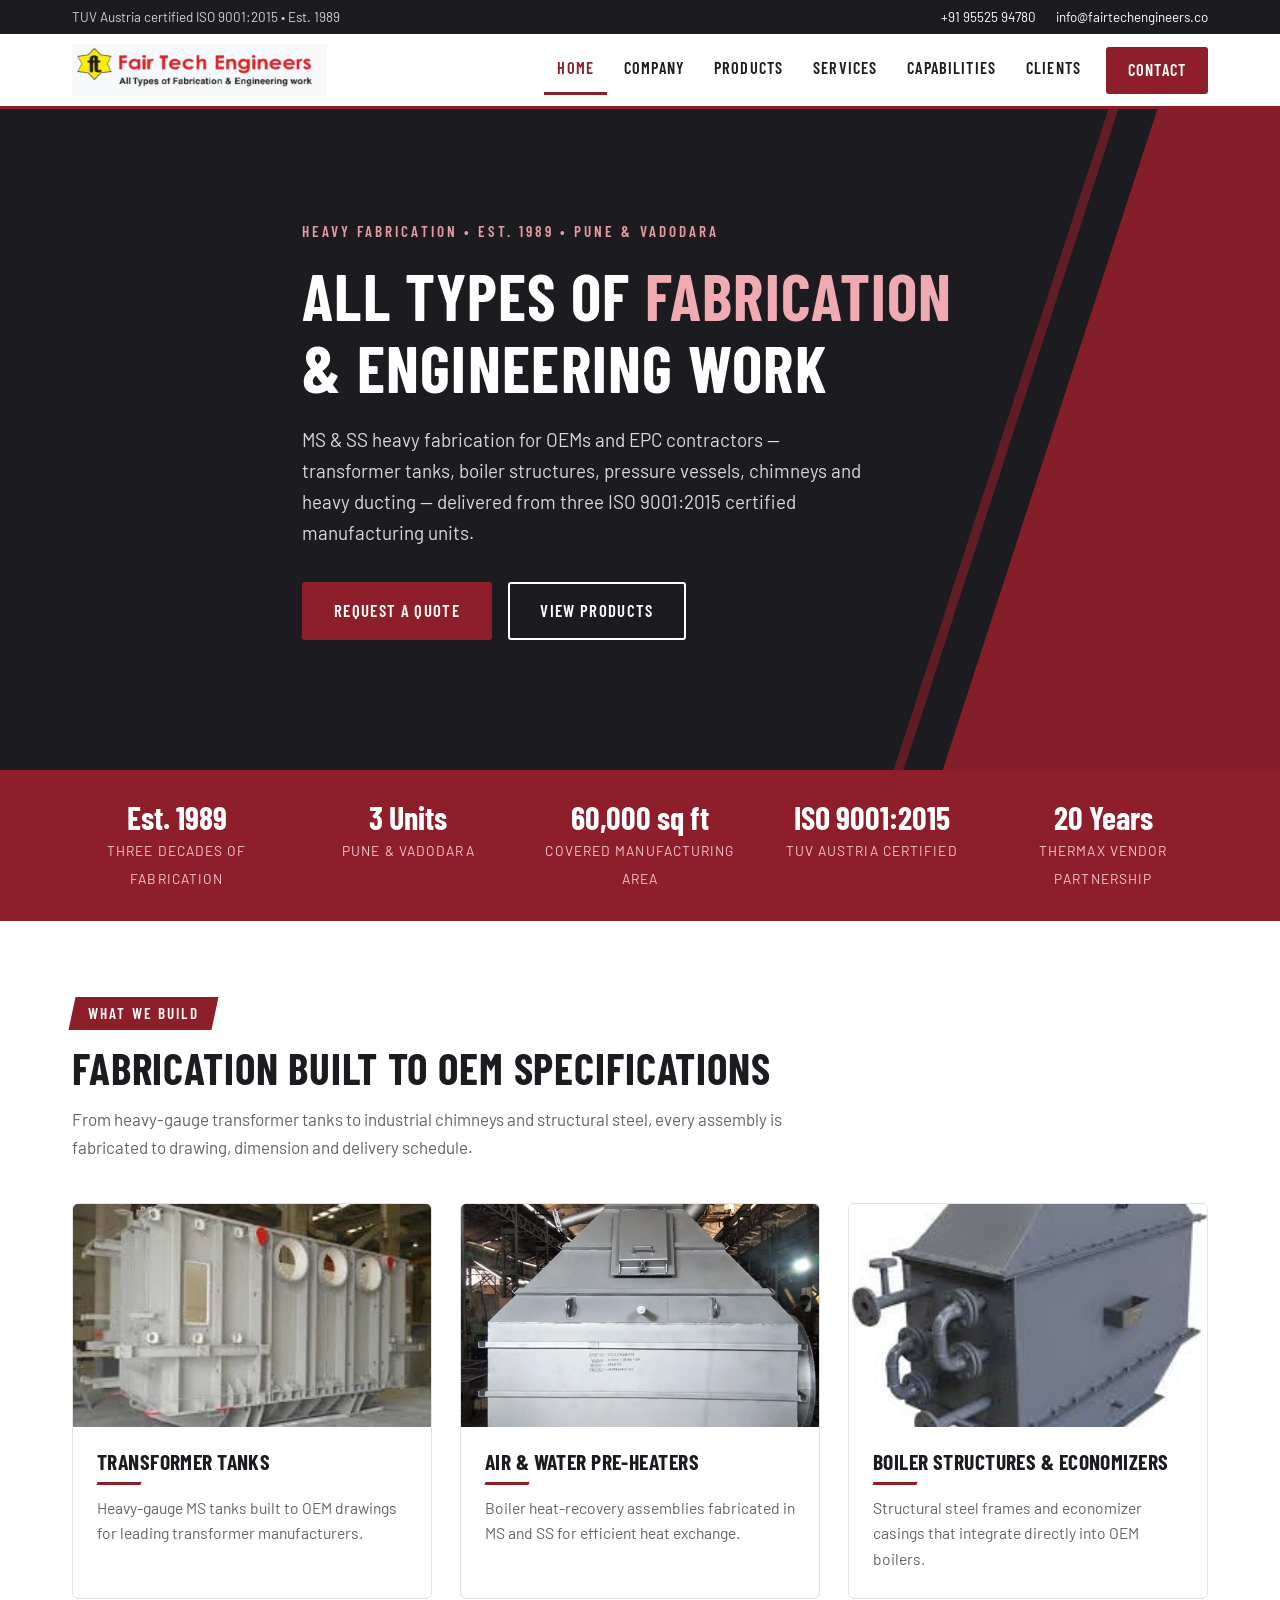
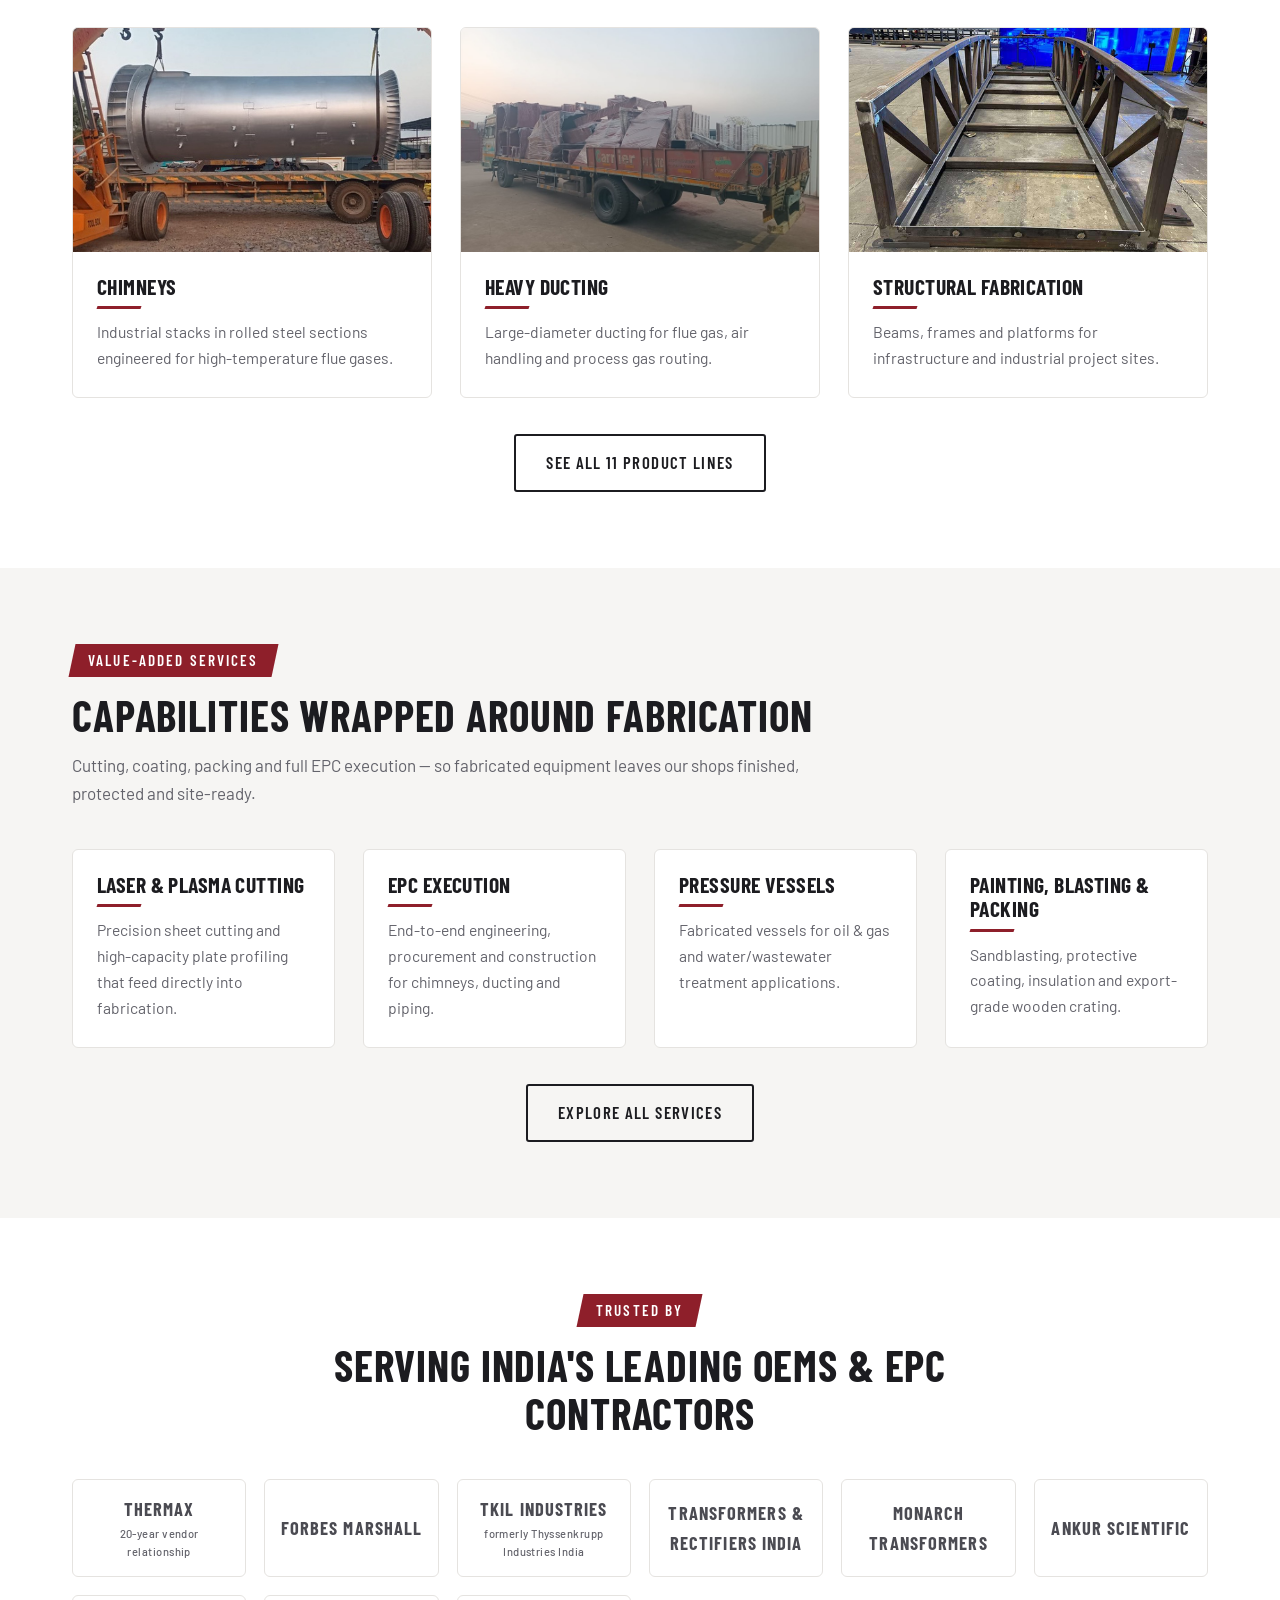
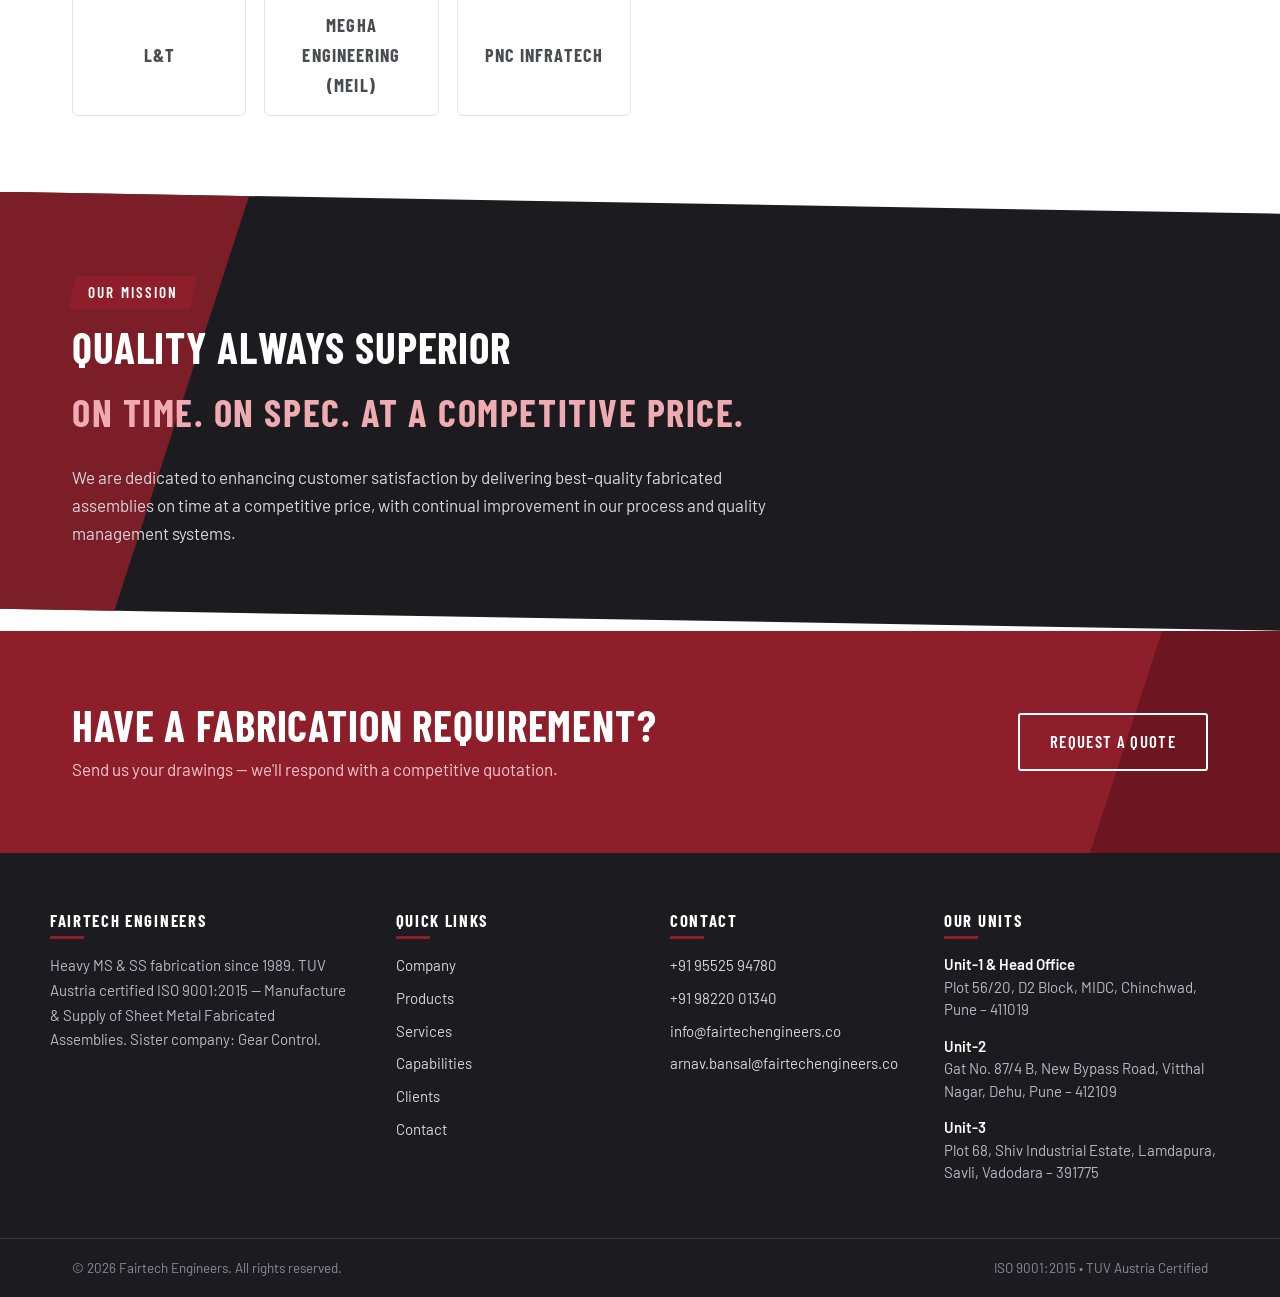
==== commit 7263358b: "Add 4 new machines and 9 client logo tiles (structure + graceful fallbacks) Capabilities: - Add Lase" ====
--- a/index.html
+++ b/index.html
@@ -150,12 +150,15 @@
           <h2>Serving India's Leading OEMs &amp; EPC Contractors</h2>
         </div>
         <div class="client-strip reveal">
-          <div class="client-tile">Thermax<small>20-year vendor relationship</small></div>
-          <div class="client-tile">Forbes Marshall</div>
-          <div class="client-tile">Saint-Gobain</div>
-          <div class="client-tile">Ankur</div>
-          <div class="client-tile">TKIL Industries<small>formerly Thyssenkrupp Industries India</small></div>
-          <div class="client-tile">LM Wind Power</div>
+          <div class="client-tile"><img class="client-logo" src="images/client_thermax.png" alt="Thermax" loading="lazy"><span class="client-name">Thermax<small>20-year vendor relationship</small></span></div>
+          <div class="client-tile"><img class="client-logo" src="images/client_forbes_marshall.png" alt="Forbes Marshall" loading="lazy"><span class="client-name">Forbes Marshall</span></div>
+          <div class="client-tile"><img class="client-logo" src="images/client_tkil.png" alt="TKIL Industries" loading="lazy"><span class="client-name">TKIL Industries<small>formerly Thyssenkrupp Industries India</small></span></div>
+          <div class="client-tile"><img class="client-logo" src="images/client_transformers_rectifiers.png" alt="Transformers &amp; Rectifiers India Ltd" loading="lazy"><span class="client-name">Transformers &amp; Rectifiers India</span></div>
+          <div class="client-tile"><img class="client-logo" src="images/client_monarch_transformers.png" alt="Monarch Transformers" loading="lazy"><span class="client-name">Monarch Transformers</span></div>
+          <div class="client-tile"><img class="client-logo" src="images/client_ankur_scientific.png" alt="Ankur Scientific" loading="lazy"><span class="client-name">Ankur Scientific</span></div>
+          <div class="client-tile"><img class="client-logo" src="images/client_lnt.png" alt="Larsen &amp; Toubro (L&amp;T)" loading="lazy"><span class="client-name">L&amp;T</span></div>
+          <div class="client-tile"><img class="client-logo" src="images/client_megha_engineering.png" alt="Megha Engineering &amp; Infrastructures (MEIL)" loading="lazy"><span class="client-name">Megha Engineering (MEIL)</span></div>
+          <div class="client-tile"><img class="client-logo" src="images/client_pnc_infratech.png" alt="PNC Infratech" loading="lazy"><span class="client-name">PNC Infratech</span></div>
         </div>
       </div>
     </section>
--- a/css/style.css
+++ b/css/style.css
@@ -128,8 +128,11 @@
 .nav-inner { display: flex; align-items: center; justify-content: space-between; min-height: 72px; gap: 20px; }
 
 .brand { display: flex; align-items: center; gap: 12px; }
-.brand-logo { height: 48px; width: auto; }
+.brand-logo { height: 52px; width: auto; }
 .brand-logo.img-error { display: none; }
+/* The logo file already carries the full wordmark, so hide the text
+   version once the image loads; it stays as a fallback if the logo fails. */
+.brand.has-logo .brand-text { display: none; }
 .brand-text { display: flex; flex-direction: column; line-height: 1.15; }
 .brand-text strong {
   font-family: var(--font-head);
@@ -432,6 +435,11 @@
 }
 .client-tile:hover { color: var(--maroon); border-color: var(--maroon); }
 .client-tile small { display: block; font-family: var(--font-body); font-weight: 500; font-size: 0.7rem; letter-spacing: 0.04em; color: var(--muted); text-transform: none; }
+/* Logo shows only once it has successfully loaded (JS adds .has-logo);
+   until then the styled text wordmark keeps the tile looking finished. */
+.client-tile .client-logo { display: none; max-height: 56px; max-width: 100%; width: auto; object-fit: contain; }
+.client-tile.has-logo .client-logo { display: block; }
+.client-tile.has-logo .client-name { display: none; }
 
 /* ==========================================================================
    Mission strip & CTA band (diagonal edges)
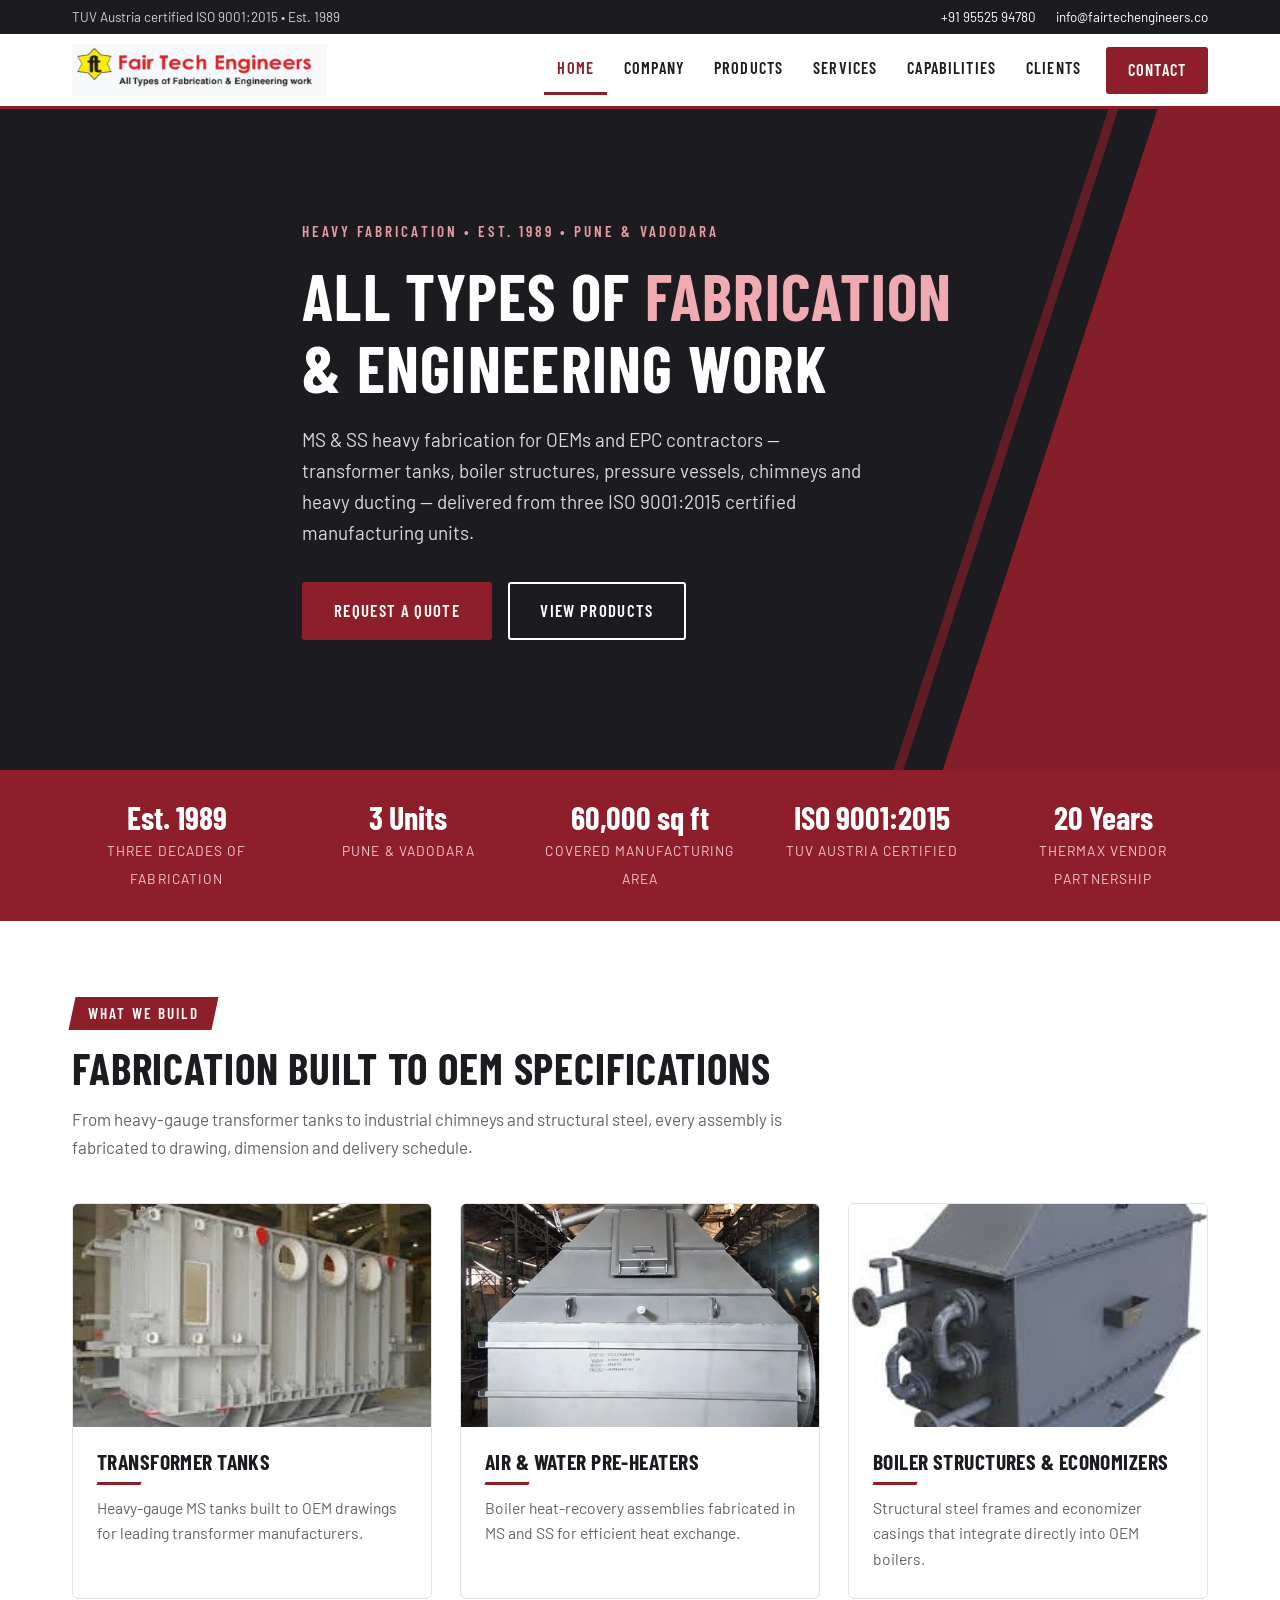
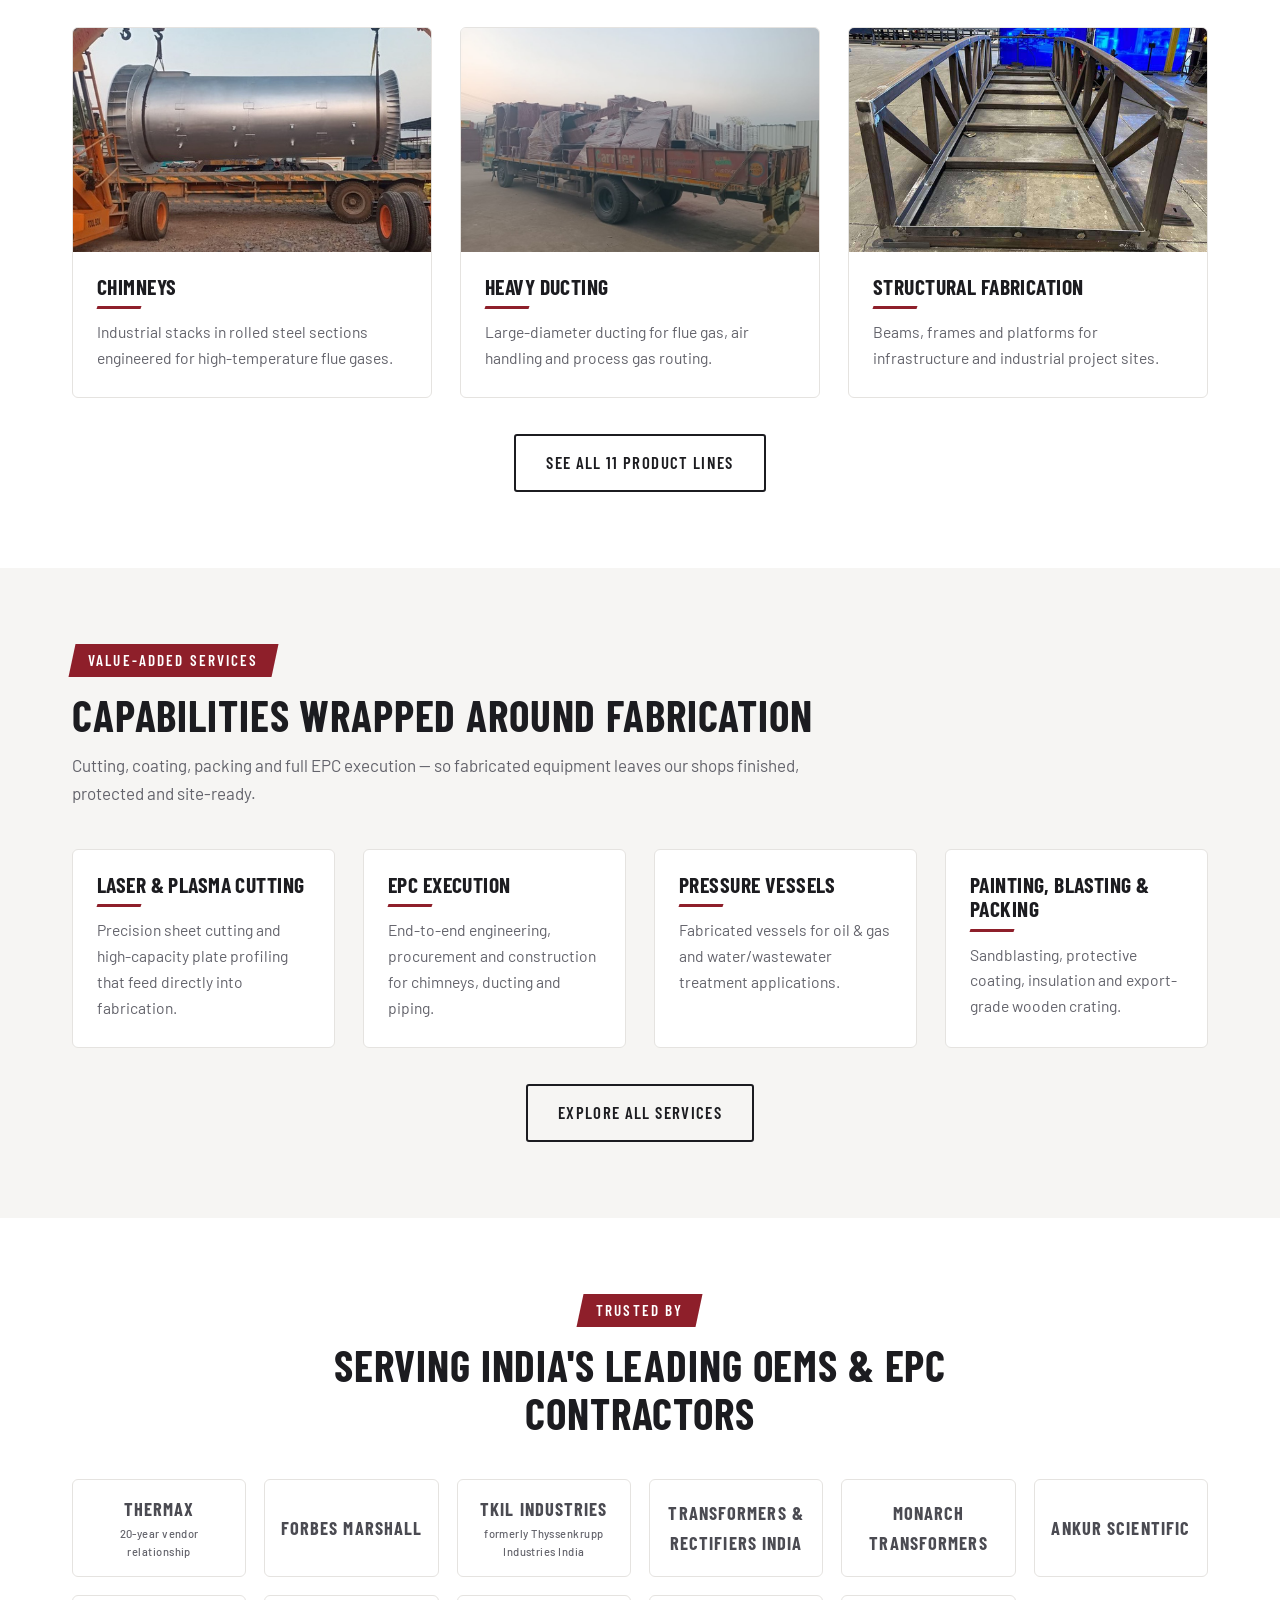
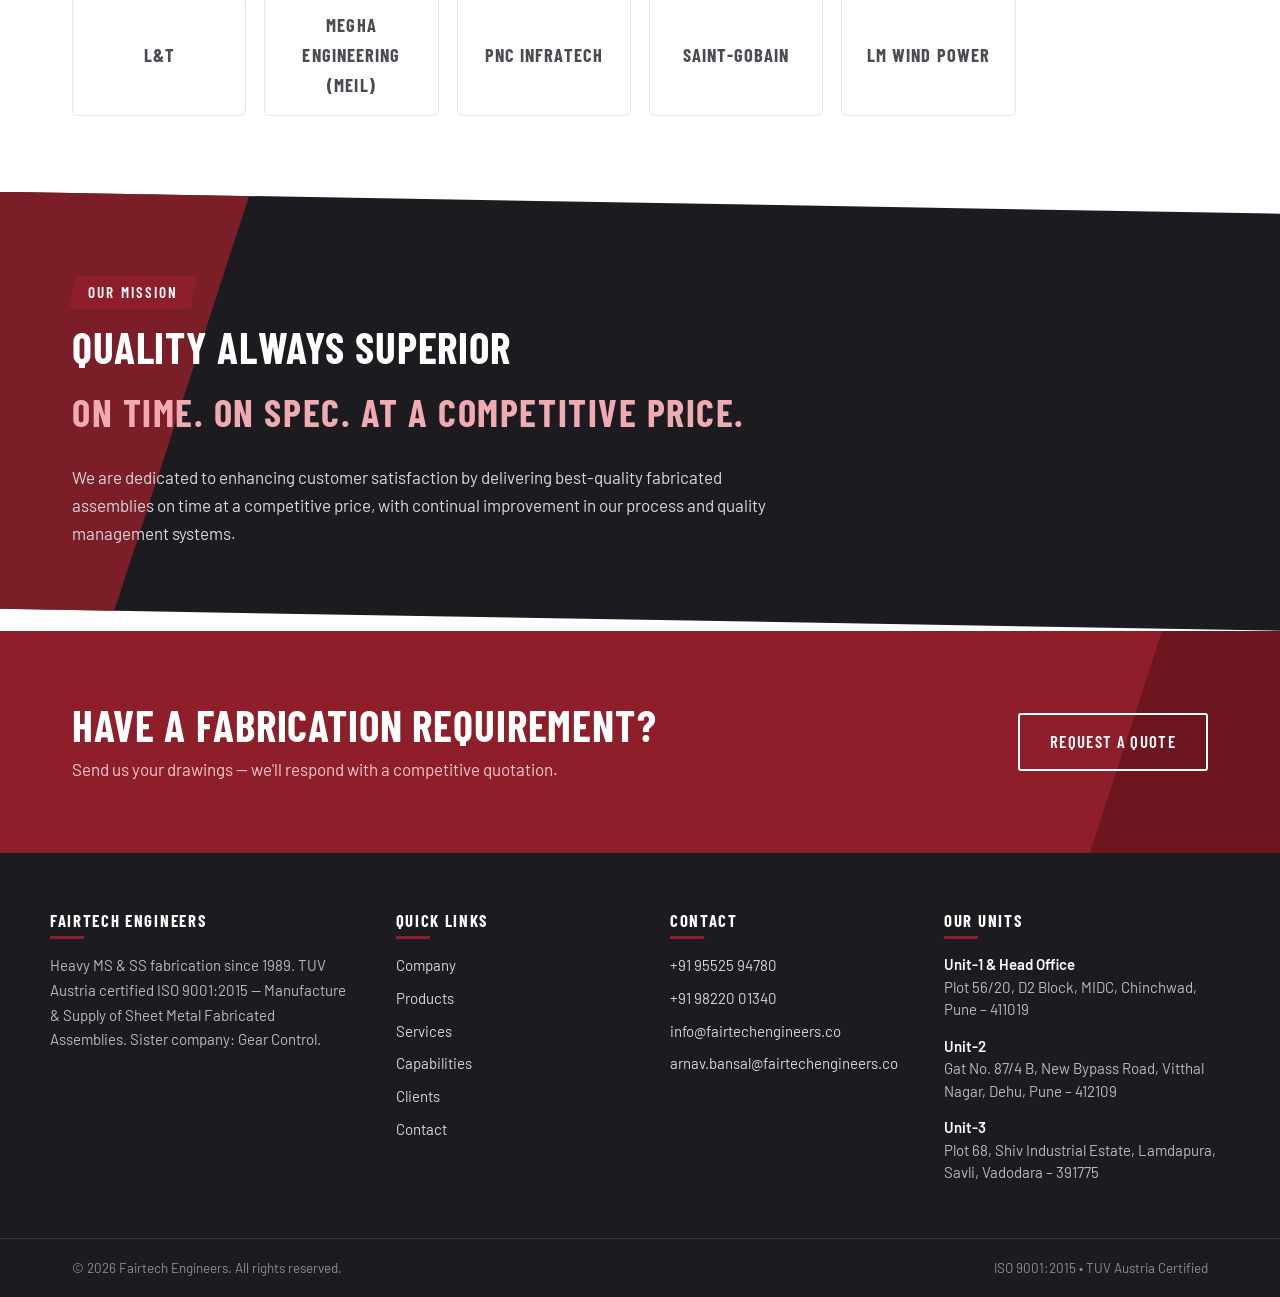
==== commit 2cb08307: "Add Saint-Gobain and LM Wind Power back to client roster (11 total) Re-add the two previous clients " ====
--- a/index.html
+++ b/index.html
@@ -159,6 +159,8 @@
           <div class="client-tile"><img class="client-logo" src="images/client_lnt.png" alt="Larsen &amp; Toubro (L&amp;T)" loading="lazy"><span class="client-name">L&amp;T</span></div>
           <div class="client-tile"><img class="client-logo" src="images/client_megha_engineering.png" alt="Megha Engineering &amp; Infrastructures (MEIL)" loading="lazy"><span class="client-name">Megha Engineering (MEIL)</span></div>
           <div class="client-tile"><img class="client-logo" src="images/client_pnc_infratech.png" alt="PNC Infratech" loading="lazy"><span class="client-name">PNC Infratech</span></div>
+          <div class="client-tile"><img class="client-logo" src="images/client_saint_gobain.png" alt="Saint-Gobain" loading="lazy"><span class="client-name">Saint-Gobain</span></div>
+          <div class="client-tile"><img class="client-logo" src="images/client_lm_wind_power.png" alt="LM Wind Power" loading="lazy"><span class="client-name">LM Wind Power</span></div>
         </div>
       </div>
     </section>
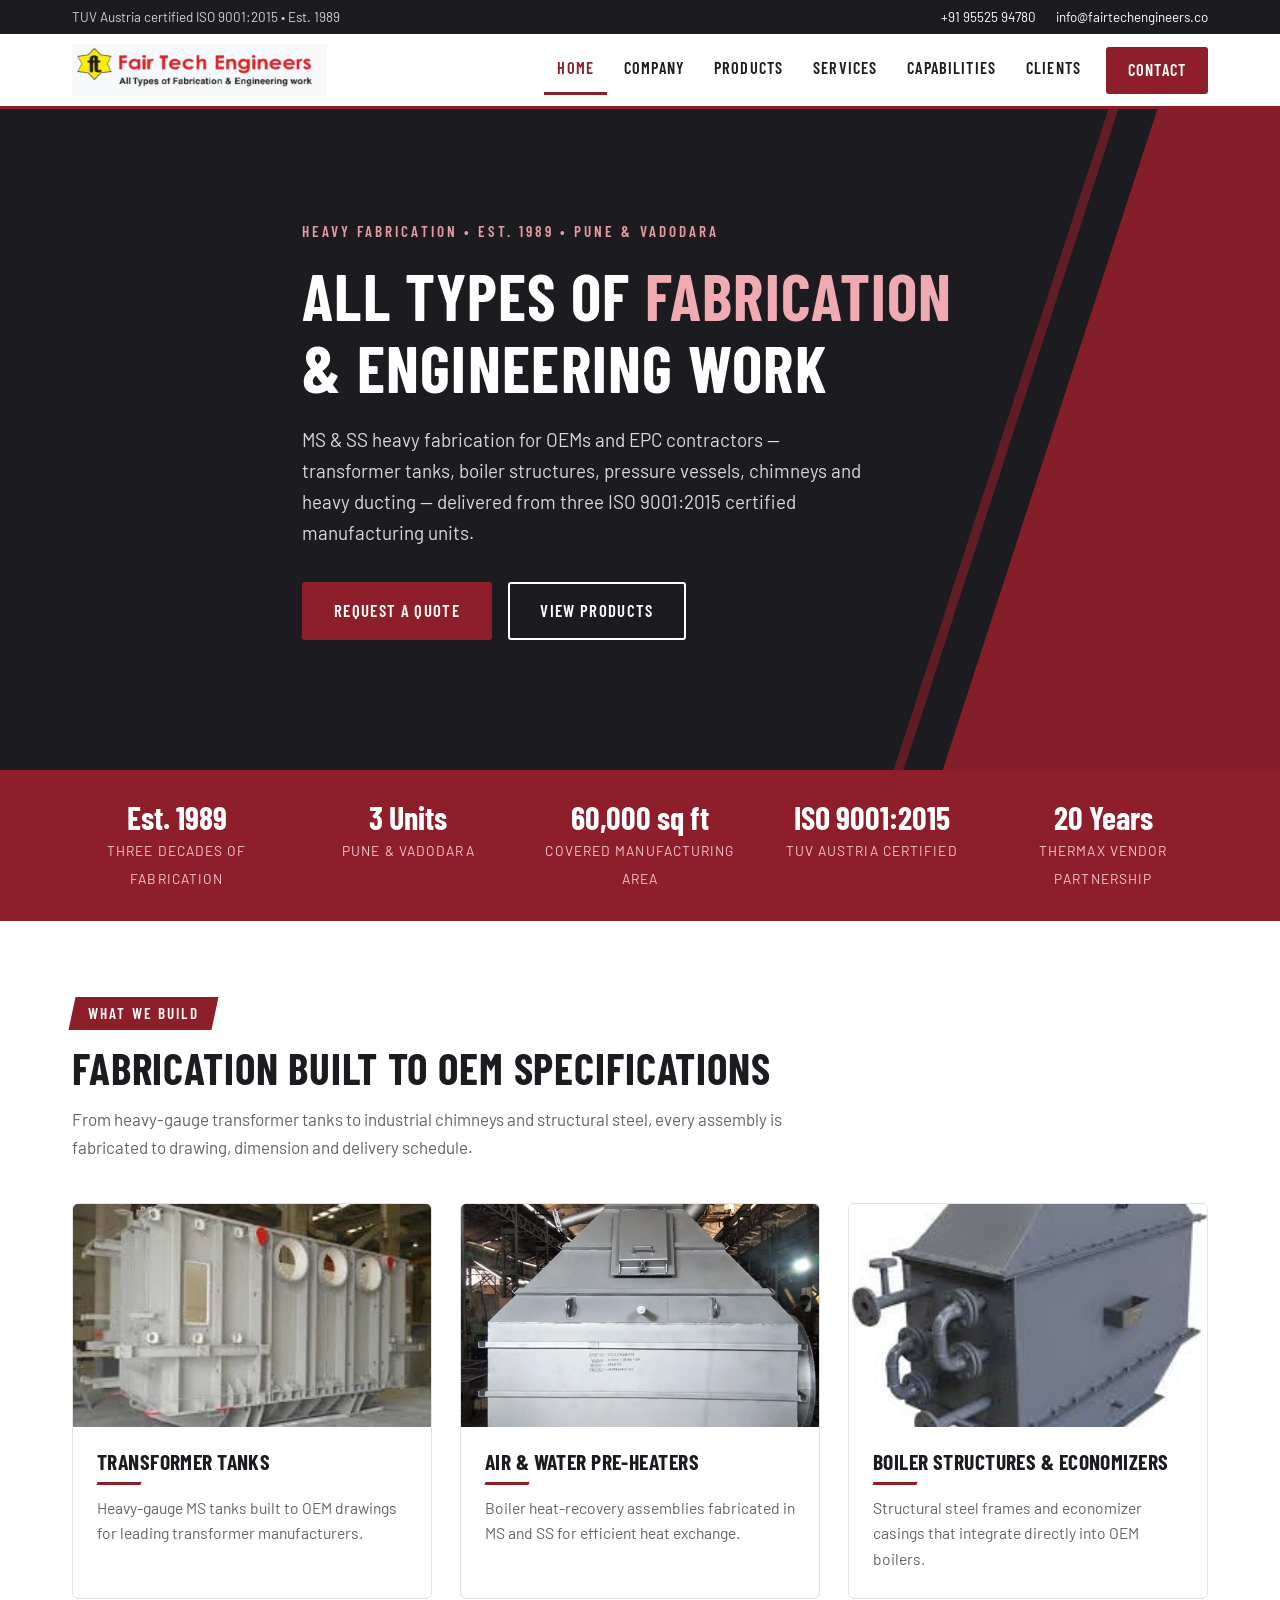
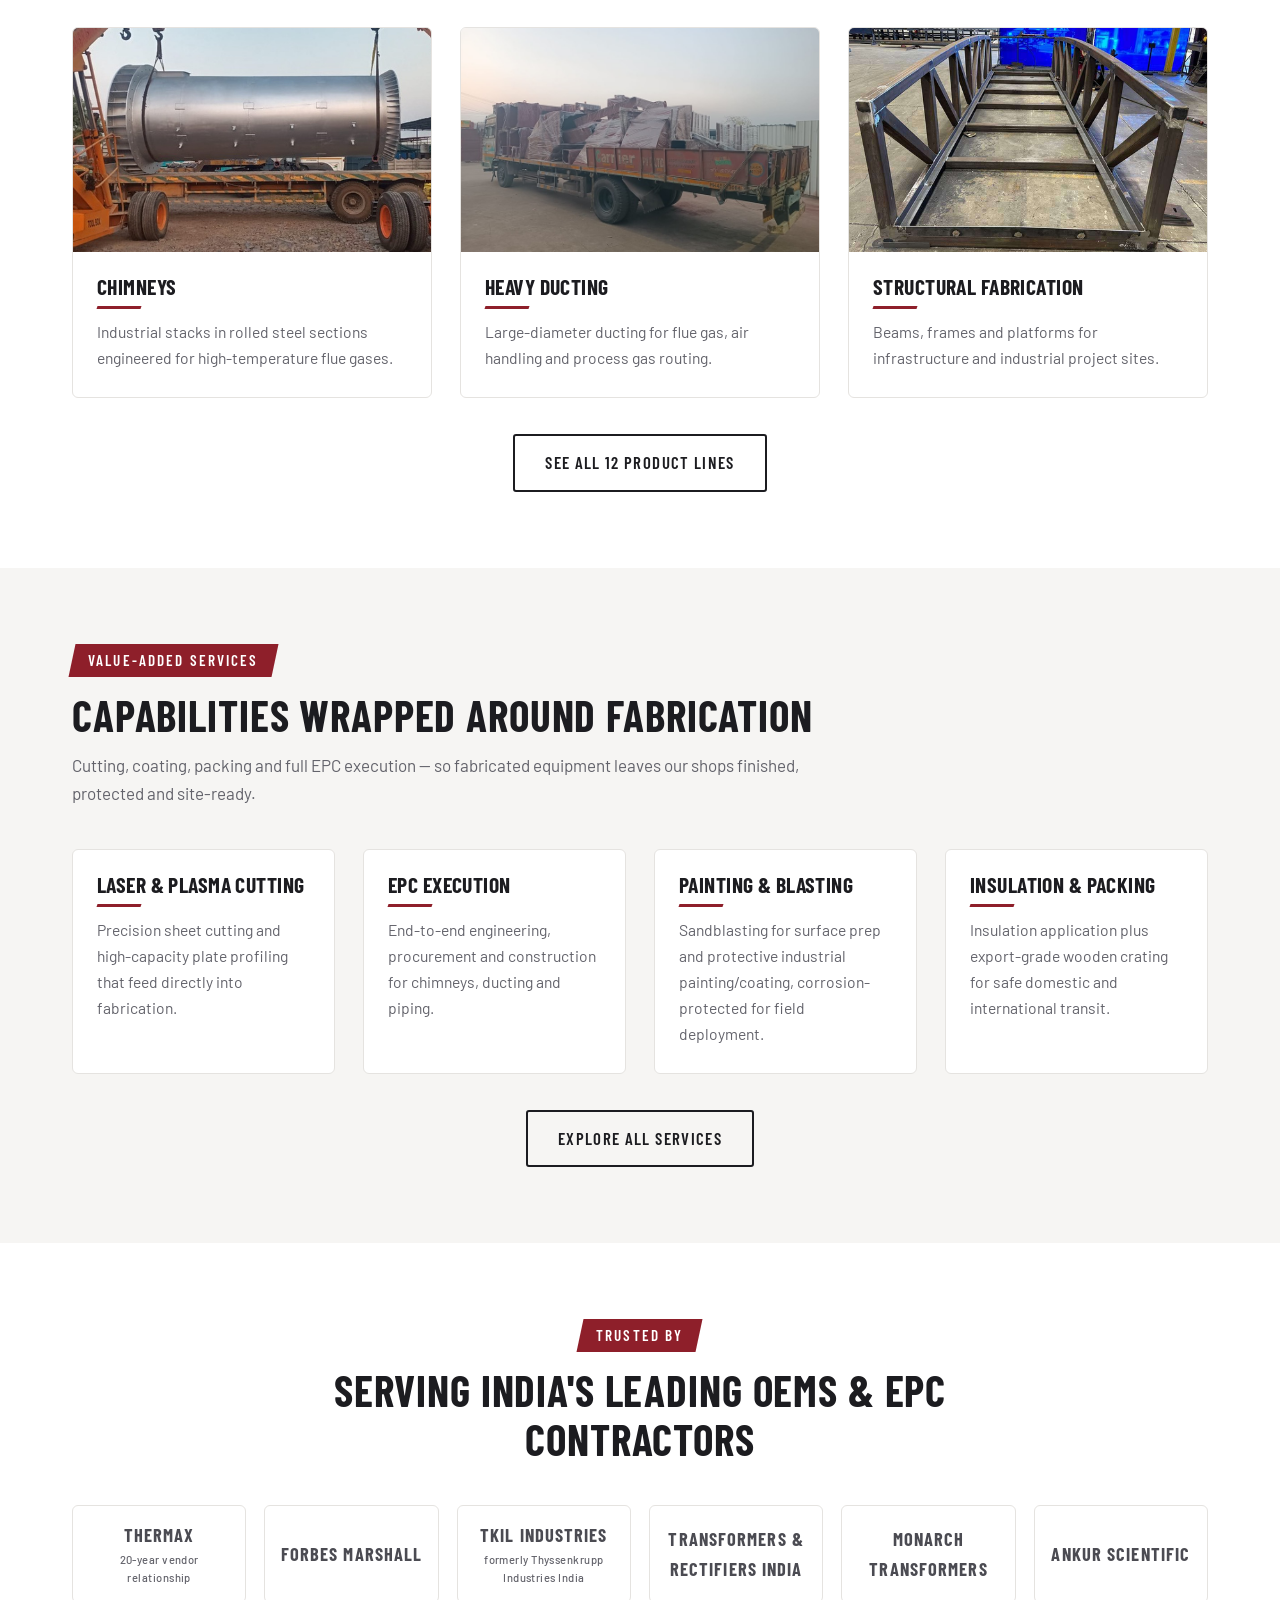
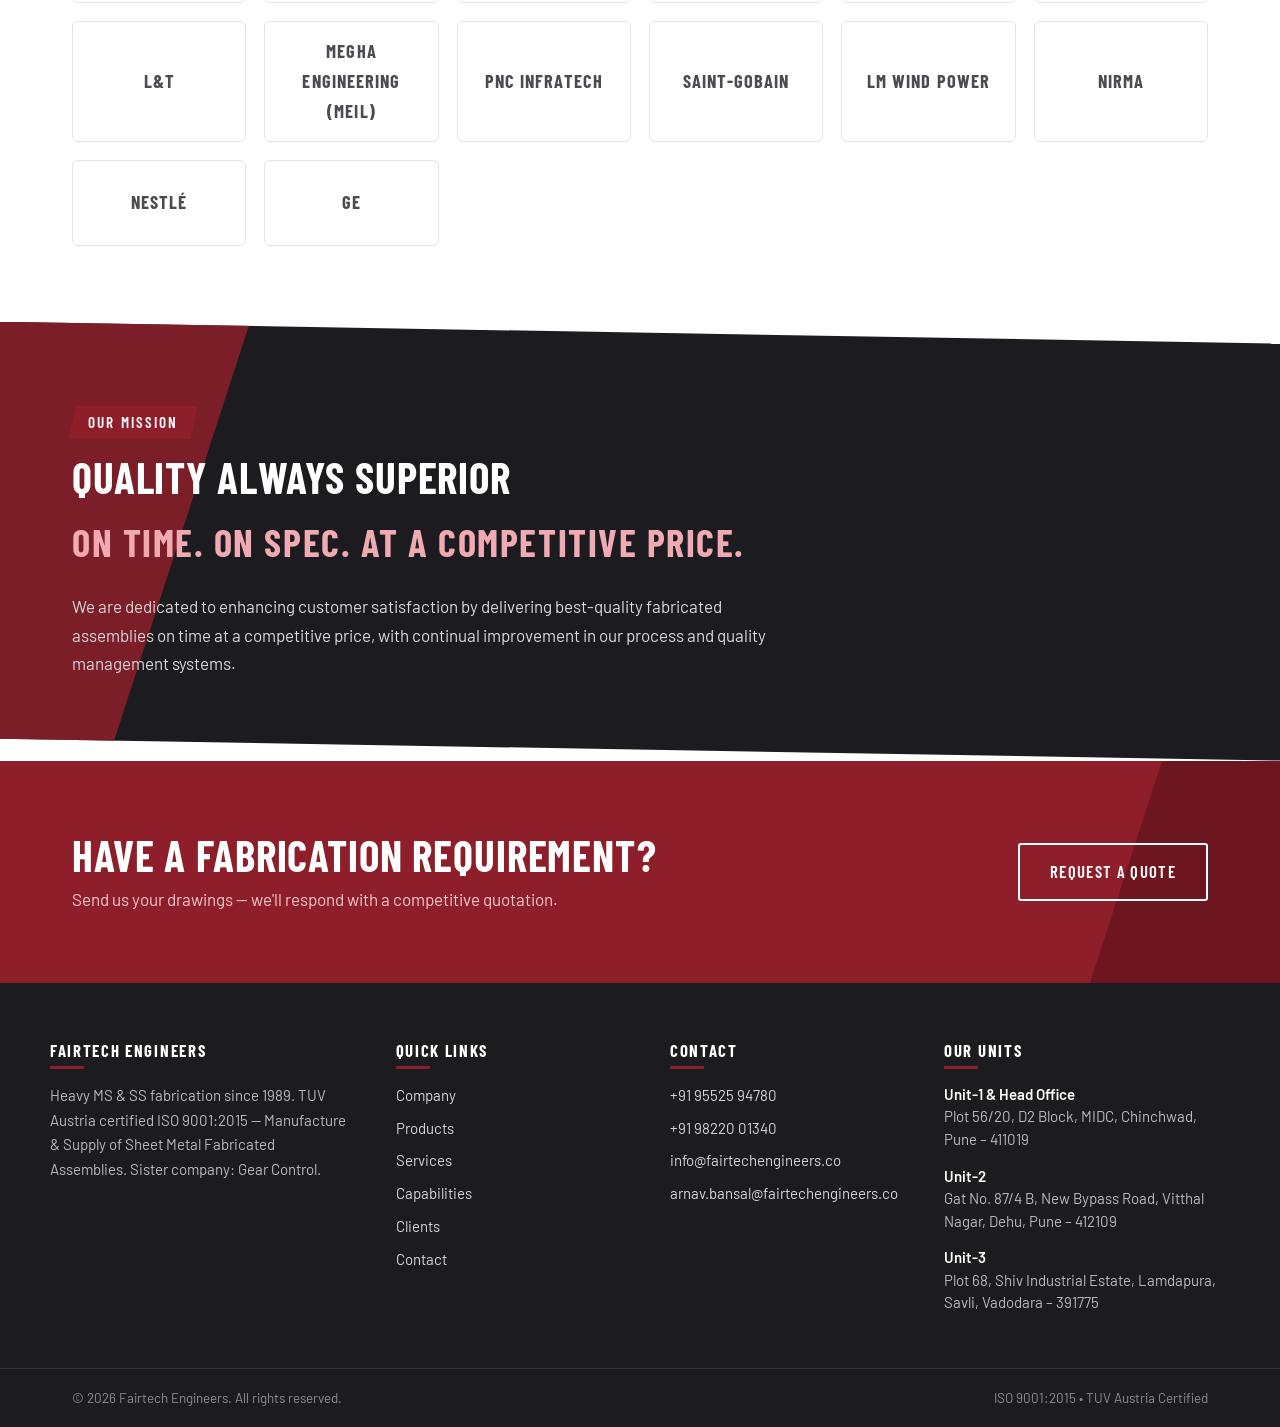
==== commit 2b401c5a: "Add client logos, restructure services, add Pressure Vessels product Clients: - Add 13 real client l" ====
--- a/index.html
+++ b/index.html
@@ -112,7 +112,7 @@
             <div class="card-body"><h3>Structural Fabrication</h3><p>Beams, frames and platforms for infrastructure and industrial project sites.</p></div>
           </article>
         </div>
-        <p style="text-align:center; margin-top:36px;"><a class="btn btn-outline-dark" href="products.html">See All 11 Product Lines</a></p>
+        <p style="text-align:center; margin-top:36px;"><a class="btn btn-outline-dark" href="products.html">See All 12 Product Lines</a></p>
       </div>
     </section>
 
@@ -132,10 +132,10 @@
             <div class="card-body"><h3>EPC Execution</h3><p>End-to-end engineering, procurement and construction for chimneys, ducting and piping.</p></div>
           </article>
           <article class="card reveal">
-            <div class="card-body"><h3>Pressure Vessels</h3><p>Fabricated vessels for oil &amp; gas and water/wastewater treatment applications.</p></div>
-          </article>
-          <article class="card reveal">
-            <div class="card-body"><h3>Painting, Blasting &amp; Packing</h3><p>Sandblasting, protective coating, insulation and export-grade wooden crating.</p></div>
+            <div class="card-body"><h3>Painting &amp; Blasting</h3><p>Sandblasting for surface prep and protective industrial painting/coating, corrosion-protected for field deployment.</p></div>
+          </article>
+          <article class="card reveal">
+            <div class="card-body"><h3>Insulation &amp; Packing</h3><p>Insulation application plus export-grade wooden crating for safe domestic and international transit.</p></div>
           </article>
         </div>
         <p style="text-align:center; margin-top:36px;"><a class="btn btn-outline-dark" href="services.html">Explore All Services</a></p>
@@ -151,16 +151,19 @@
         </div>
         <div class="client-strip reveal">
           <div class="client-tile"><img class="client-logo" src="images/client_thermax.png" alt="Thermax" loading="lazy"><span class="client-name">Thermax<small>20-year vendor relationship</small></span></div>
-          <div class="client-tile"><img class="client-logo" src="images/client_forbes_marshall.png" alt="Forbes Marshall" loading="lazy"><span class="client-name">Forbes Marshall</span></div>
+          <div class="client-tile"><img class="client-logo" src="images/client_forbes_marshall.jpg" alt="Forbes Marshall" loading="lazy"><span class="client-name">Forbes Marshall</span></div>
           <div class="client-tile"><img class="client-logo" src="images/client_tkil.png" alt="TKIL Industries" loading="lazy"><span class="client-name">TKIL Industries<small>formerly Thyssenkrupp Industries India</small></span></div>
           <div class="client-tile"><img class="client-logo" src="images/client_transformers_rectifiers.png" alt="Transformers &amp; Rectifiers India Ltd" loading="lazy"><span class="client-name">Transformers &amp; Rectifiers India</span></div>
-          <div class="client-tile"><img class="client-logo" src="images/client_monarch_transformers.png" alt="Monarch Transformers" loading="lazy"><span class="client-name">Monarch Transformers</span></div>
-          <div class="client-tile"><img class="client-logo" src="images/client_ankur_scientific.png" alt="Ankur Scientific" loading="lazy"><span class="client-name">Ankur Scientific</span></div>
+          <div class="client-tile"><img class="client-logo" src="images/client_monarch_transformers.jpg" alt="Monarch Transformers" loading="lazy"><span class="client-name">Monarch Transformers</span></div>
+          <div class="client-tile"><img class="client-logo" src="images/client_ankur_scientific.jpg" alt="Ankur Scientific" loading="lazy"><span class="client-name">Ankur Scientific</span></div>
           <div class="client-tile"><img class="client-logo" src="images/client_lnt.png" alt="Larsen &amp; Toubro (L&amp;T)" loading="lazy"><span class="client-name">L&amp;T</span></div>
-          <div class="client-tile"><img class="client-logo" src="images/client_megha_engineering.png" alt="Megha Engineering &amp; Infrastructures (MEIL)" loading="lazy"><span class="client-name">Megha Engineering (MEIL)</span></div>
-          <div class="client-tile"><img class="client-logo" src="images/client_pnc_infratech.png" alt="PNC Infratech" loading="lazy"><span class="client-name">PNC Infratech</span></div>
-          <div class="client-tile"><img class="client-logo" src="images/client_saint_gobain.png" alt="Saint-Gobain" loading="lazy"><span class="client-name">Saint-Gobain</span></div>
-          <div class="client-tile"><img class="client-logo" src="images/client_lm_wind_power.png" alt="LM Wind Power" loading="lazy"><span class="client-name">LM Wind Power</span></div>
+          <div class="client-tile"><img class="client-logo" src="images/client_megha_engineering.jpg" alt="Megha Engineering &amp; Infrastructures (MEIL)" loading="lazy"><span class="client-name">Megha Engineering (MEIL)</span></div>
+          <div class="client-tile"><img class="client-logo" src="images/client_pnc_infratech.jpg" alt="PNC Infratech" loading="lazy"><span class="client-name">PNC Infratech</span></div>
+          <div class="client-tile"><img class="client-logo" src="images/client_saint_gobain.jpg" alt="Saint-Gobain" loading="lazy"><span class="client-name">Saint-Gobain</span></div>
+          <div class="client-tile"><img class="client-logo" src="images/client_lm_wind_power.jpg" alt="LM Wind Power" loading="lazy"><span class="client-name">LM Wind Power</span></div>
+          <div class="client-tile"><img class="client-logo" src="images/client_nirma.png" alt="Nirma" loading="lazy"><span class="client-name">Nirma</span></div>
+          <div class="client-tile"><img class="client-logo" src="images/client_nestle.png" alt="Nestlé" loading="lazy"><span class="client-name">Nestlé</span></div>
+          <div class="client-tile"><img class="client-logo" src="images/client_ge.png" alt="GE (General Electric)" loading="lazy"><span class="client-name">GE</span></div>
         </div>
       </div>
     </section>
--- a/css/style.css
+++ b/css/style.css
@@ -274,6 +274,8 @@
 .grid.cols-2 { grid-template-columns: repeat(auto-fit, minmax(320px, 1fr)); }
 .grid.cols-3 { grid-template-columns: repeat(auto-fit, minmax(280px, 1fr)); }
 .grid.cols-4 { grid-template-columns: repeat(auto-fit, minmax(220px, 1fr)); }
+.grid.two-up { grid-template-columns: repeat(2, minmax(0, 1fr)); }
+@media (max-width: 720px) { .grid.two-up { grid-template-columns: 1fr; } }
 
 .card {
   background: #fff;
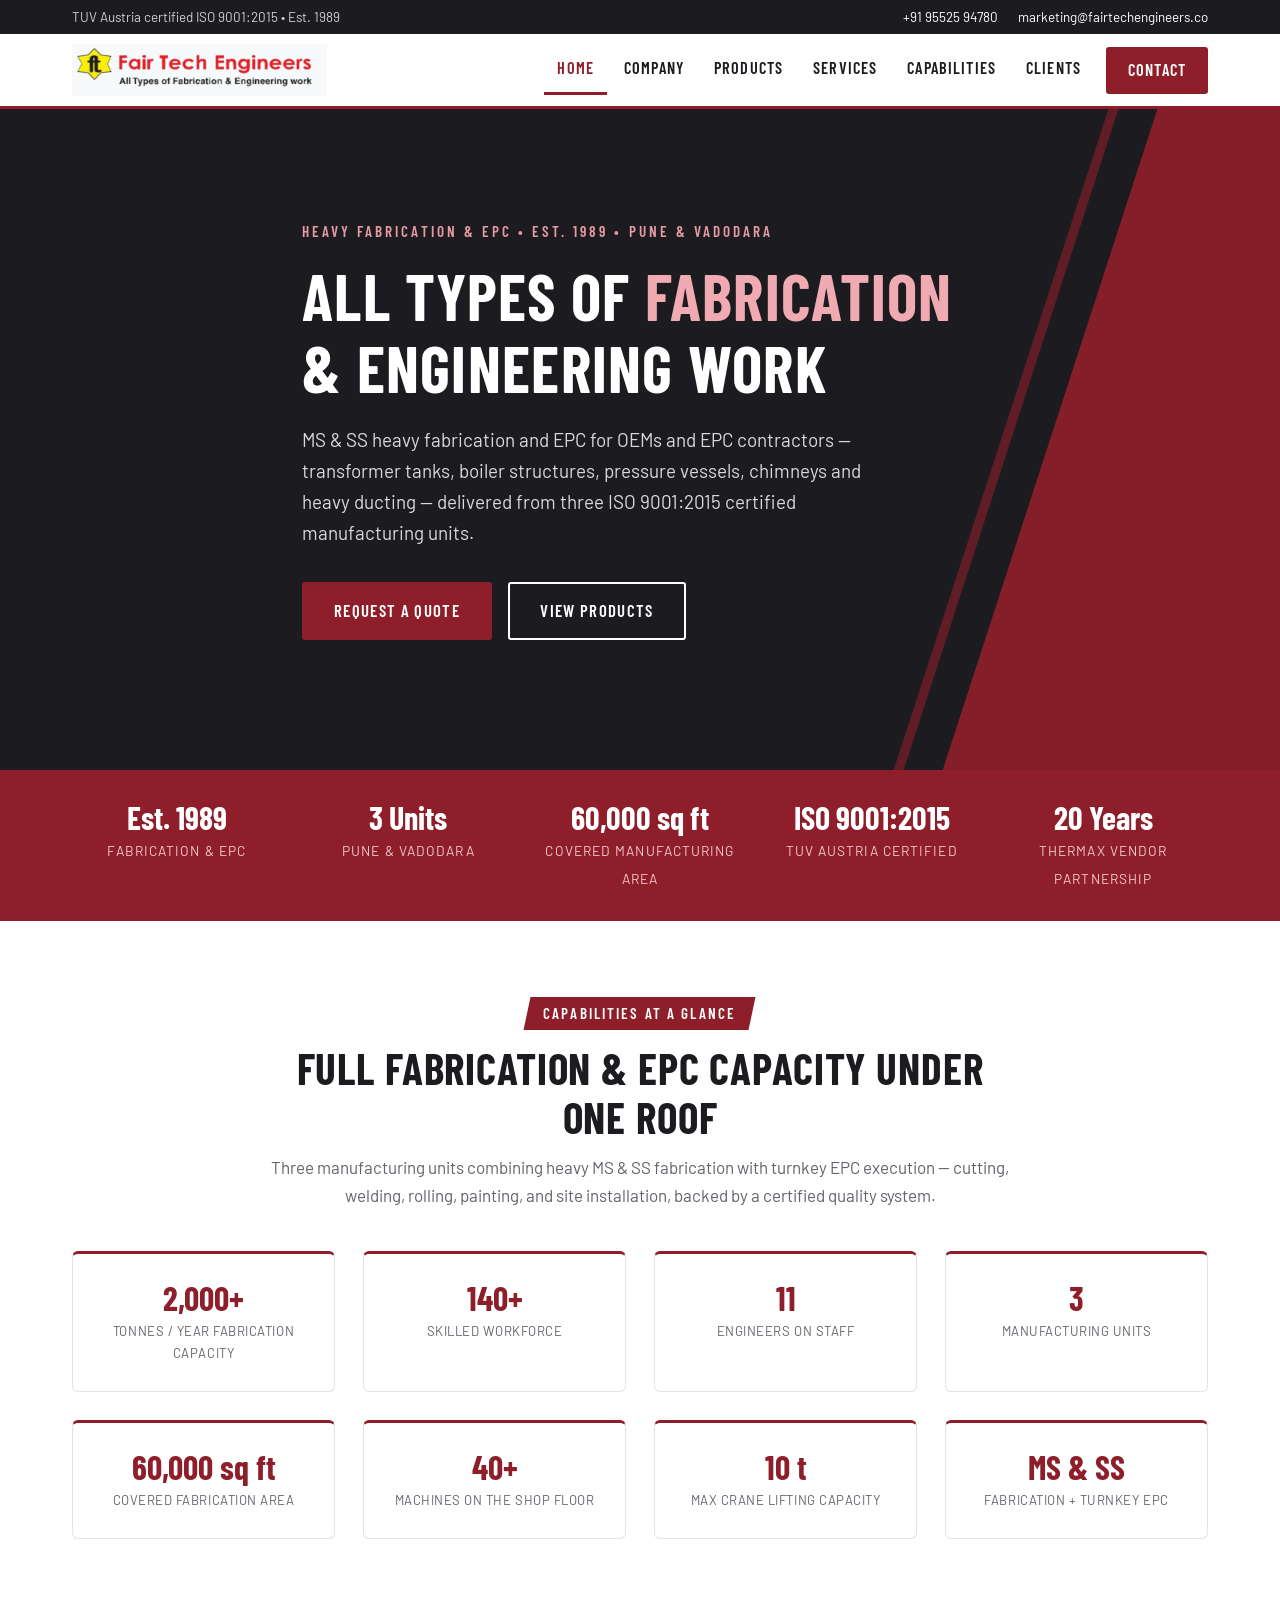
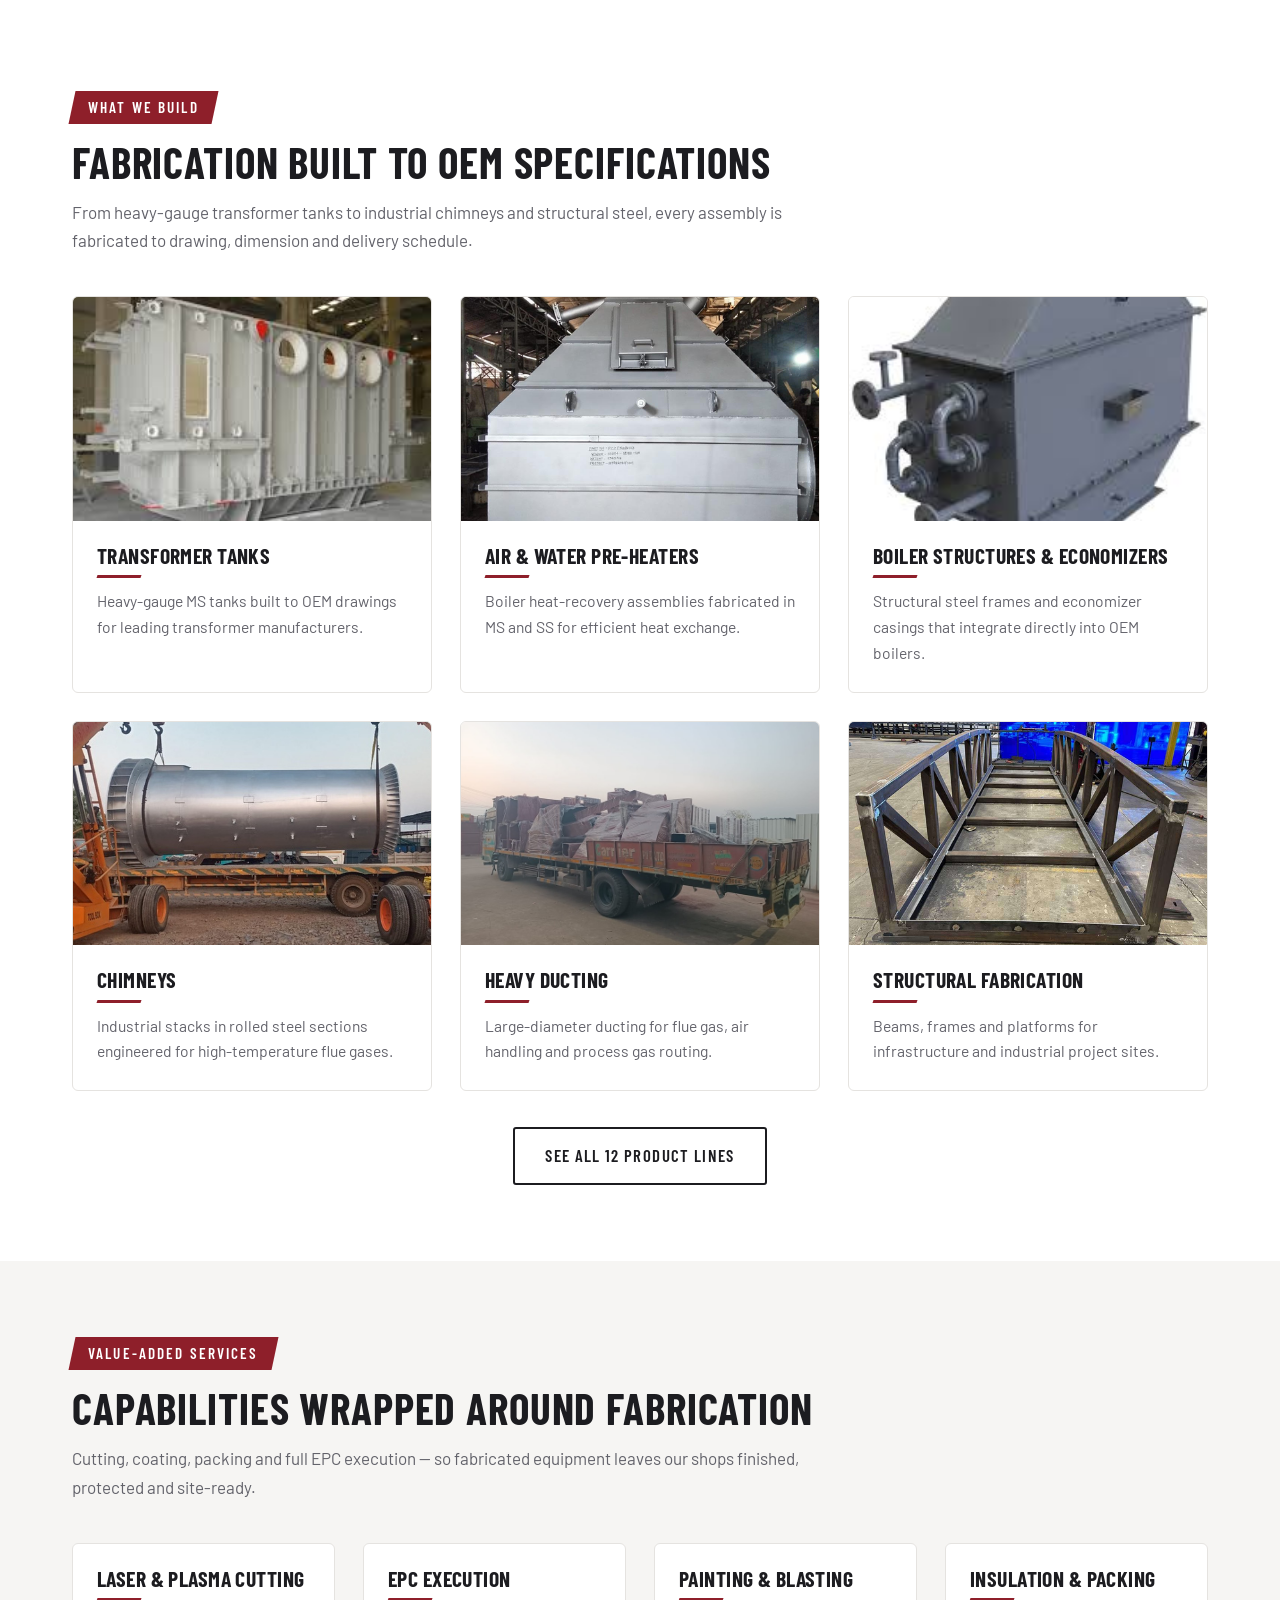
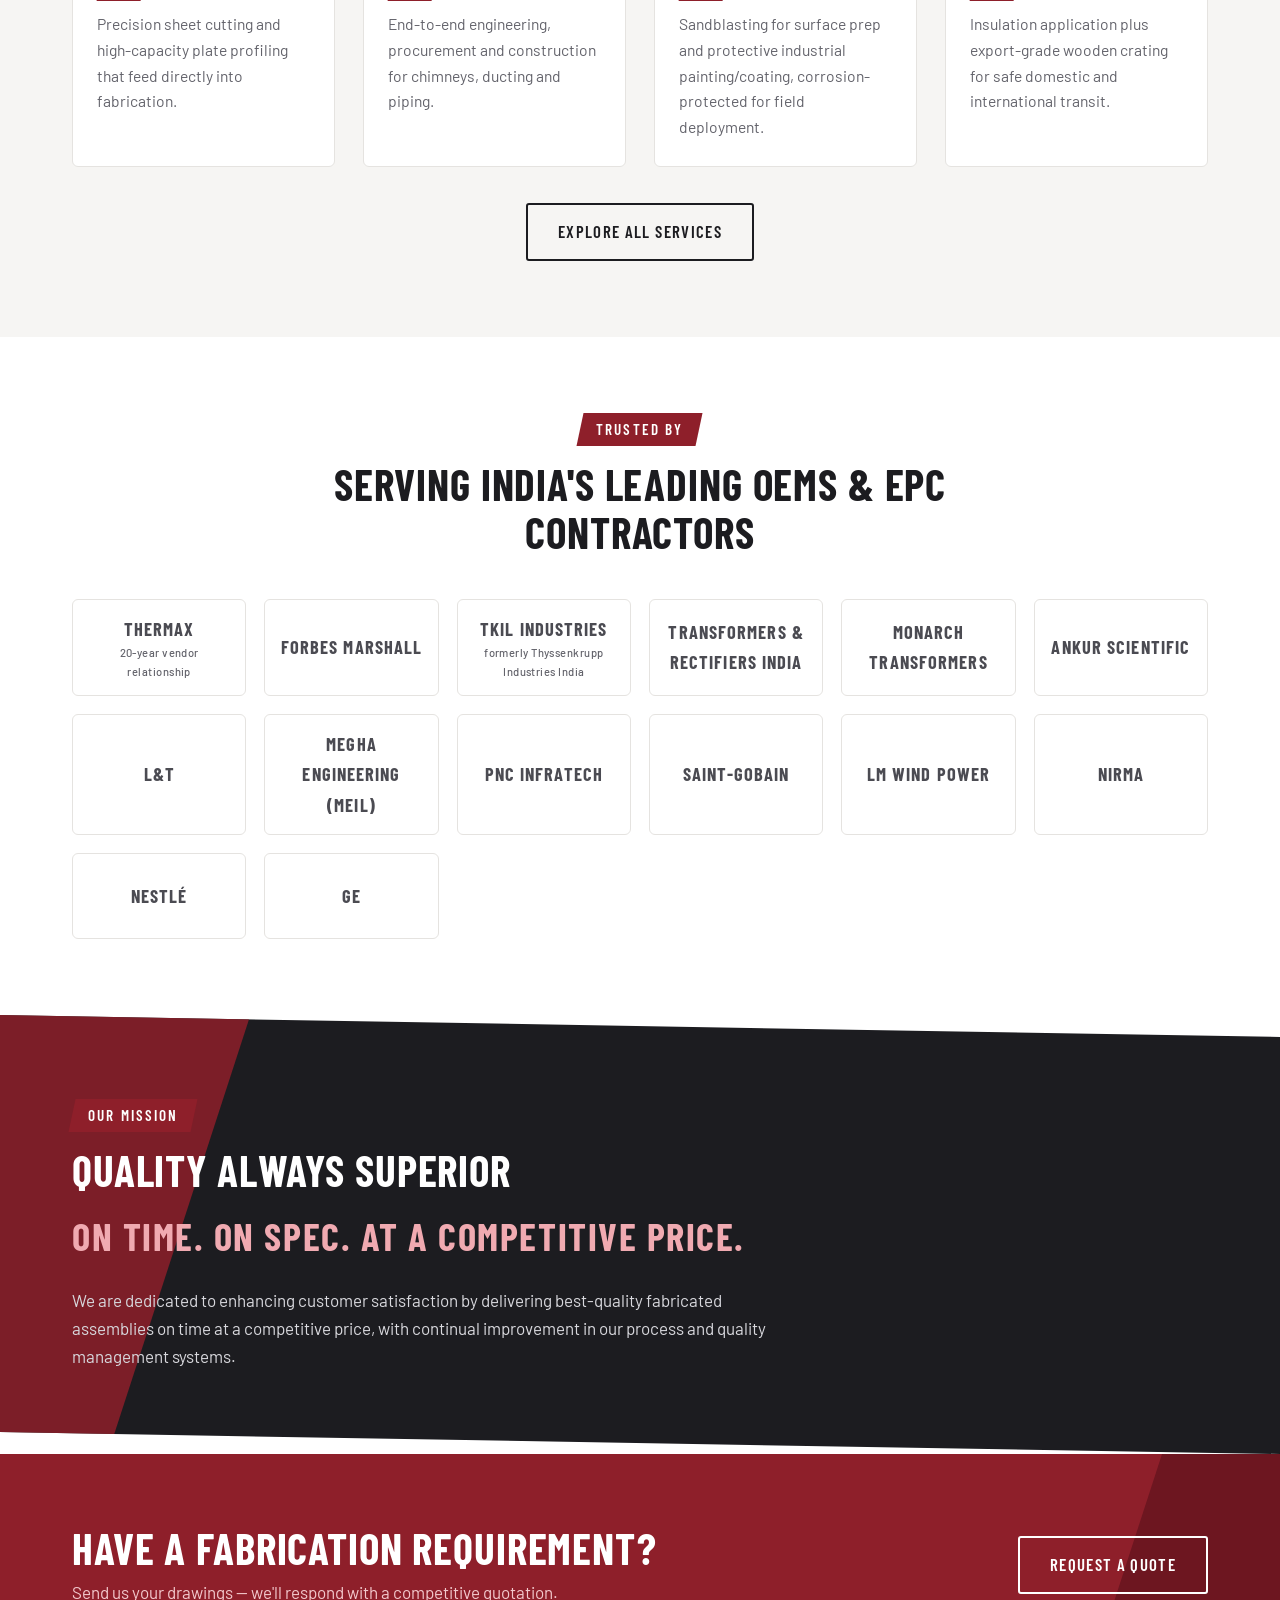
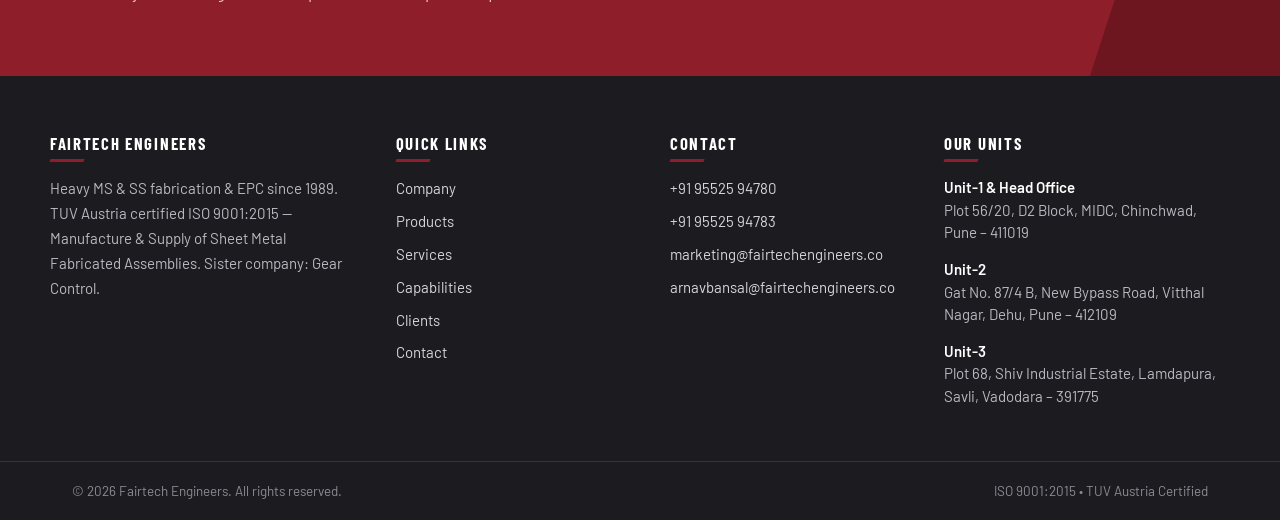
==== commit 32bd2f25: "Add plant photos & capacity overview, +50% staffing, EPC positioning, new contacts Capabilities: - A" ====
--- a/index.html
+++ b/index.html
@@ -3,12 +3,12 @@
 <head>
   <meta charset="UTF-8">
   <meta name="viewport" content="width=device-width, initial-scale=1.0">
-  <title>Fairtech Engineers | Heavy Fabrication Company in Pune &amp; Vadodara, India</title>
-  <meta name="description" content="Fairtech Engineers — ISO 9001:2015 certified heavy fabrication company established in 1989. MS &amp; SS fabrication across 3 units and 60,000 sq ft: transformer tanks, pressure parts, boiler structures, chimneys, ducting and more.">
+  <title>Fairtech Engineers | Heavy Fabrication &amp; EPC Company in Pune &amp; Vadodara, India</title>
+  <meta name="description" content="Fairtech Engineers — ISO 9001:2015 certified heavy fabrication &amp; EPC company established in 1989. MS &amp; SS fabrication across 3 units and 60,000 sq ft: transformer tanks, pressure parts, boiler structures, chimneys, ducting and more.">
   <link rel="canonical" href="https://www.fairtechengineers.co/">
   <meta property="og:type" content="website">
   <meta property="og:title" content="Fairtech Engineers | All Types of Fabrication &amp; Engineering work">
-  <meta property="og:description" content="ISO 9001:2015 certified heavy fabrication company, est. 1989. MS &amp; SS fabrication across 3 manufacturing units in Pune and Vadodara, India.">
+  <meta property="og:description" content="ISO 9001:2015 certified heavy fabrication &amp; EPC company, est. 1989. MS &amp; SS fabrication across 3 manufacturing units in Pune and Vadodara, India.">
   <meta property="og:url" content="https://www.fairtechengineers.co/">
   <meta property="og:image" content="https://www.fairtechengineers.co/images/logo.png">
   <link rel="icon" type="image/svg+xml" href="favicon.svg">
@@ -25,7 +25,7 @@
         <span>TUV Austria certified ISO 9001:2015 &bull; Est. 1989</span>
         <div class="topbar-contact">
           <a href="tel:+919552594780">+91 95525 94780</a>
-          <a href="mailto:info@fairtechengineers.co">info@fairtechengineers.co</a>
+          <a href="mailto:marketing@fairtechengineers.co">marketing@fairtechengineers.co</a>
         </div>
       </div>
     </div>
@@ -57,9 +57,9 @@
     <!-- Hero -->
     <section class="hero">
       <div class="container hero-inner">
-        <p class="eyebrow">Heavy Fabrication &bull; Est. 1989 &bull; Pune &amp; Vadodara</p>
+        <p class="eyebrow">Heavy Fabrication &amp; EPC &bull; Est. 1989 &bull; Pune &amp; Vadodara</p>
         <h1>All Types of <em>Fabrication</em> &amp; Engineering Work</h1>
-        <p class="lead">MS &amp; SS heavy fabrication for OEMs and EPC contractors — transformer tanks, boiler structures, pressure vessels, chimneys and heavy ducting — delivered from three ISO 9001:2015 certified manufacturing units.</p>
+        <p class="lead">MS &amp; SS heavy fabrication and EPC for OEMs and EPC contractors — transformer tanks, boiler structures, pressure vessels, chimneys and heavy ducting — delivered from three ISO 9001:2015 certified manufacturing units.</p>
         <div class="hero-actions">
           <a class="btn btn-primary" href="contact.html">Request a Quote</a>
           <a class="btn btn-outline" href="products.html">View Products</a>
@@ -70,11 +70,32 @@
     <!-- Stats bar -->
     <section class="stats-bar" aria-label="Company at a glance">
       <div class="container stats-grid">
-        <div class="stat"><b>Est. 1989</b><span>Three decades of fabrication</span></div>
+        <div class="stat"><b>Est. 1989</b><span>Fabrication &amp; EPC</span></div>
         <div class="stat"><b>3 Units</b><span>Pune &amp; Vadodara</span></div>
         <div class="stat"><b>60,000 sq ft</b><span>Covered manufacturing area</span></div>
         <div class="stat"><b>ISO 9001:2015</b><span>TUV Austria certified</span></div>
         <div class="stat"><b>20 Years</b><span>Thermax vendor partnership</span></div>
+      </div>
+    </section>
+
+    <!-- Capabilities overview -->
+    <section class="section">
+      <div class="container">
+        <div class="section-head center reveal">
+          <span class="kicker"><span>Capabilities at a Glance</span></span>
+          <h2>Full Fabrication &amp; EPC Capacity Under One Roof</h2>
+          <p>Three manufacturing units combining heavy MS &amp; SS fabrication with turnkey EPC execution — cutting, welding, rolling, painting, and site installation, backed by a certified quality system.</p>
+        </div>
+        <div class="grid cols-4 reveal">
+          <div class="stat-tile"><b>2,000+</b><span>Tonnes / year fabrication capacity</span></div>
+          <div class="stat-tile"><b>140+</b><span>Skilled workforce</span></div>
+          <div class="stat-tile"><b>11</b><span>Engineers on staff</span></div>
+          <div class="stat-tile"><b>3</b><span>Manufacturing units</span></div>
+          <div class="stat-tile"><b>60,000 sq ft</b><span>Covered fabrication area</span></div>
+          <div class="stat-tile"><b>40+</b><span>Machines on the shop floor</span></div>
+          <div class="stat-tile"><b>10 t</b><span>Max crane lifting capacity</span></div>
+          <div class="stat-tile"><b>MS &amp; SS</b><span>Fabrication + turnkey EPC</span></div>
+        </div>
       </div>
     </section>
 
@@ -195,7 +216,7 @@
     <div class="container footer-top">
       <div class="footer-brand">
         <h4>Fairtech Engineers</h4>
-        <p>Heavy MS &amp; SS fabrication since 1989. TUV Austria certified ISO 9001:2015 — Manufacture &amp; Supply of Sheet Metal Fabricated Assemblies. Sister company: Gear Control.</p>
+        <p>Heavy MS &amp; SS fabrication &amp; EPC since 1989. TUV Austria certified ISO 9001:2015 — Manufacture &amp; Supply of Sheet Metal Fabricated Assemblies. Sister company: Gear Control.</p>
       </div>
       <div>
         <h4>Quick Links</h4>
@@ -212,9 +233,9 @@
         <h4>Contact</h4>
         <ul>
           <li><a href="tel:+919552594780">+91 95525 94780</a></li>
-          <li><a href="tel:+919822001340">+91 98220 01340</a></li>
-          <li><a href="mailto:info@fairtechengineers.co">info@fairtechengineers.co</a></li>
-          <li><a href="mailto:arnav.bansal@fairtechengineers.co">arnav.bansal@fairtechengineers.co</a></li>
+          <li><a href="tel:+919552594783">+91 95525 94783</a></li>
+          <li><a href="mailto:marketing@fairtechengineers.co">marketing@fairtechengineers.co</a></li>
+          <li><a href="mailto:arnavbansal@fairtechengineers.co">arnavbansal@fairtechengineers.co</a></li>
         </ul>
       </div>
       <div>
--- a/css/style.css
+++ b/css/style.css
@@ -276,6 +276,32 @@
 .grid.cols-4 { grid-template-columns: repeat(auto-fit, minmax(220px, 1fr)); }
 .grid.two-up { grid-template-columns: repeat(2, minmax(0, 1fr)); }
 @media (max-width: 720px) { .grid.two-up { grid-template-columns: 1fr; } }
+
+/* Stat tiles (capabilities overview) */
+.stat-tile {
+  text-align: center;
+  padding: 26px 18px;
+  background: #fff;
+  border: 1px solid var(--line);
+  border-top: 3px solid var(--maroon);
+  border-radius: var(--radius);
+}
+.stat-tile b {
+  display: block;
+  font-family: var(--font-head);
+  font-size: 2.1rem;
+  font-weight: 700;
+  line-height: 1.05;
+  color: var(--maroon);
+}
+.stat-tile span {
+  display: block;
+  margin-top: 6px;
+  font-size: 0.82rem;
+  letter-spacing: 0.04em;
+  text-transform: uppercase;
+  color: var(--muted);
+}
 
 .card {
   background: #fff;
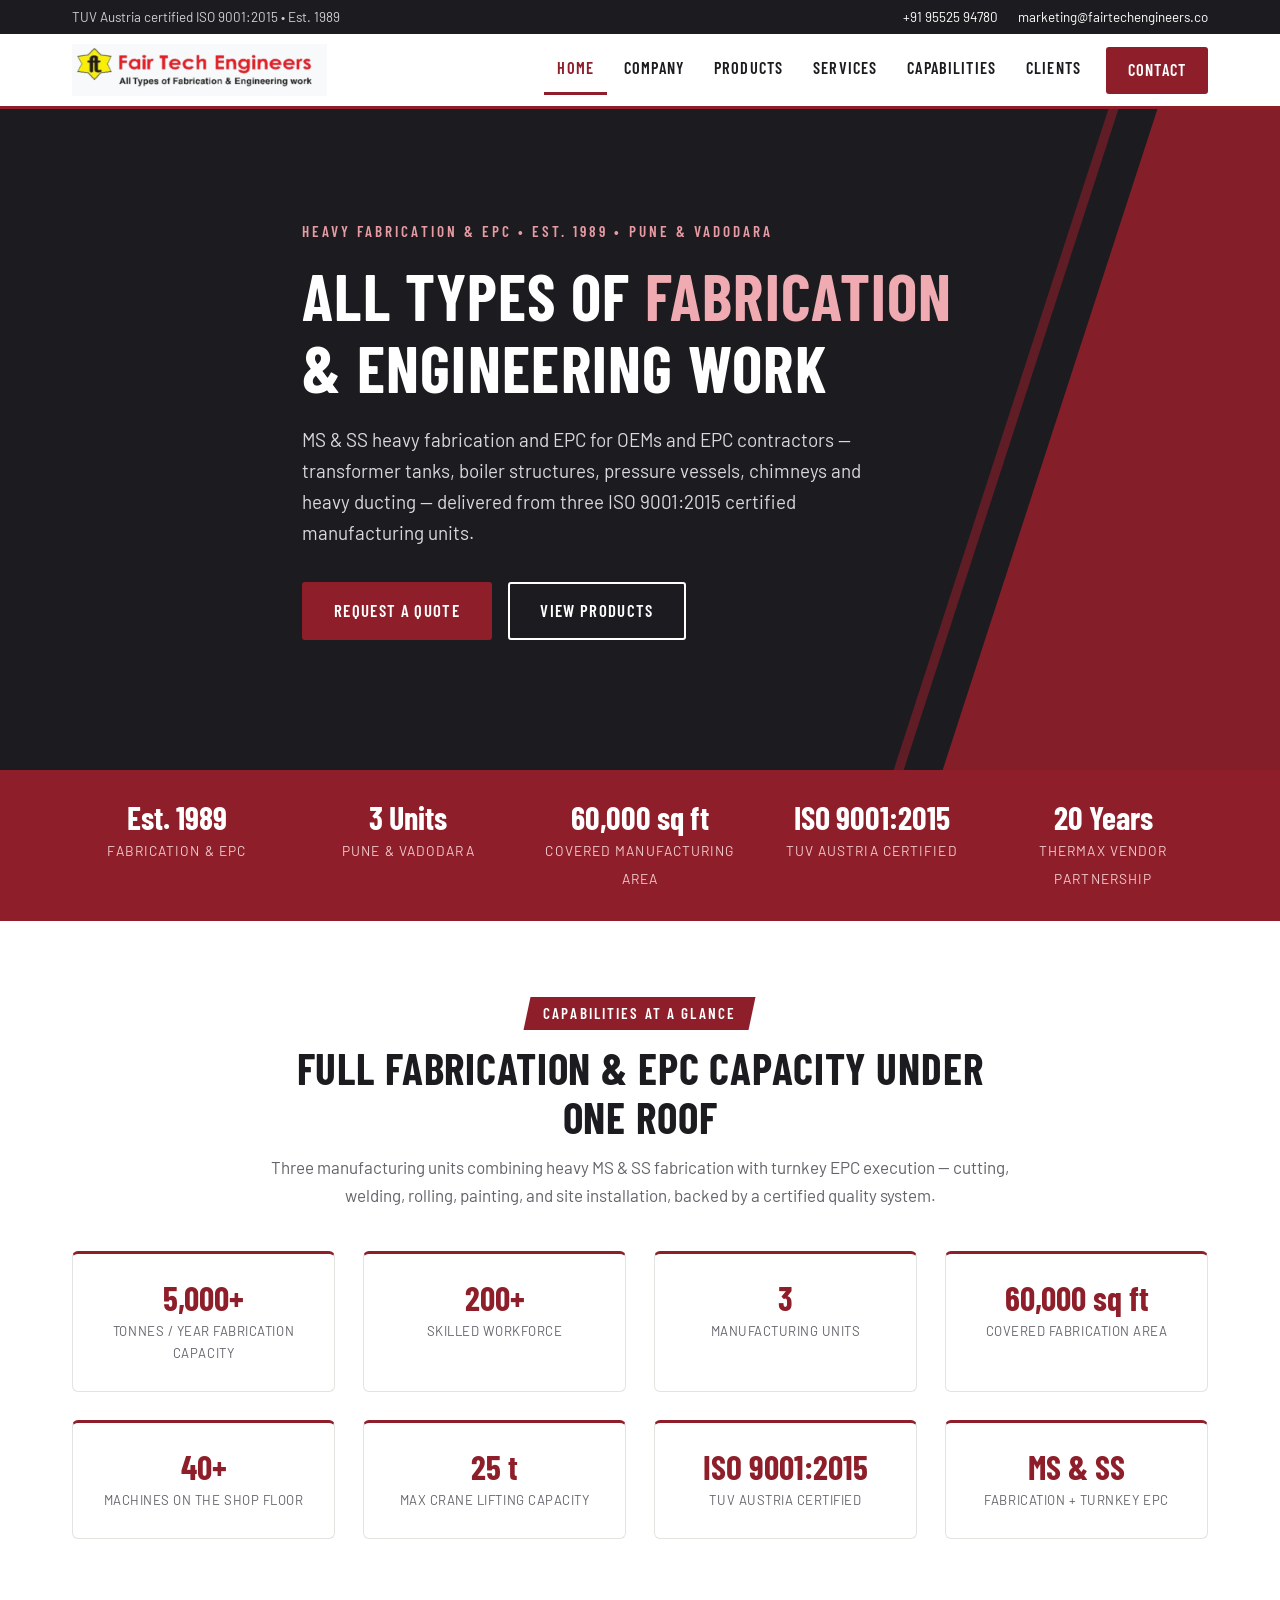
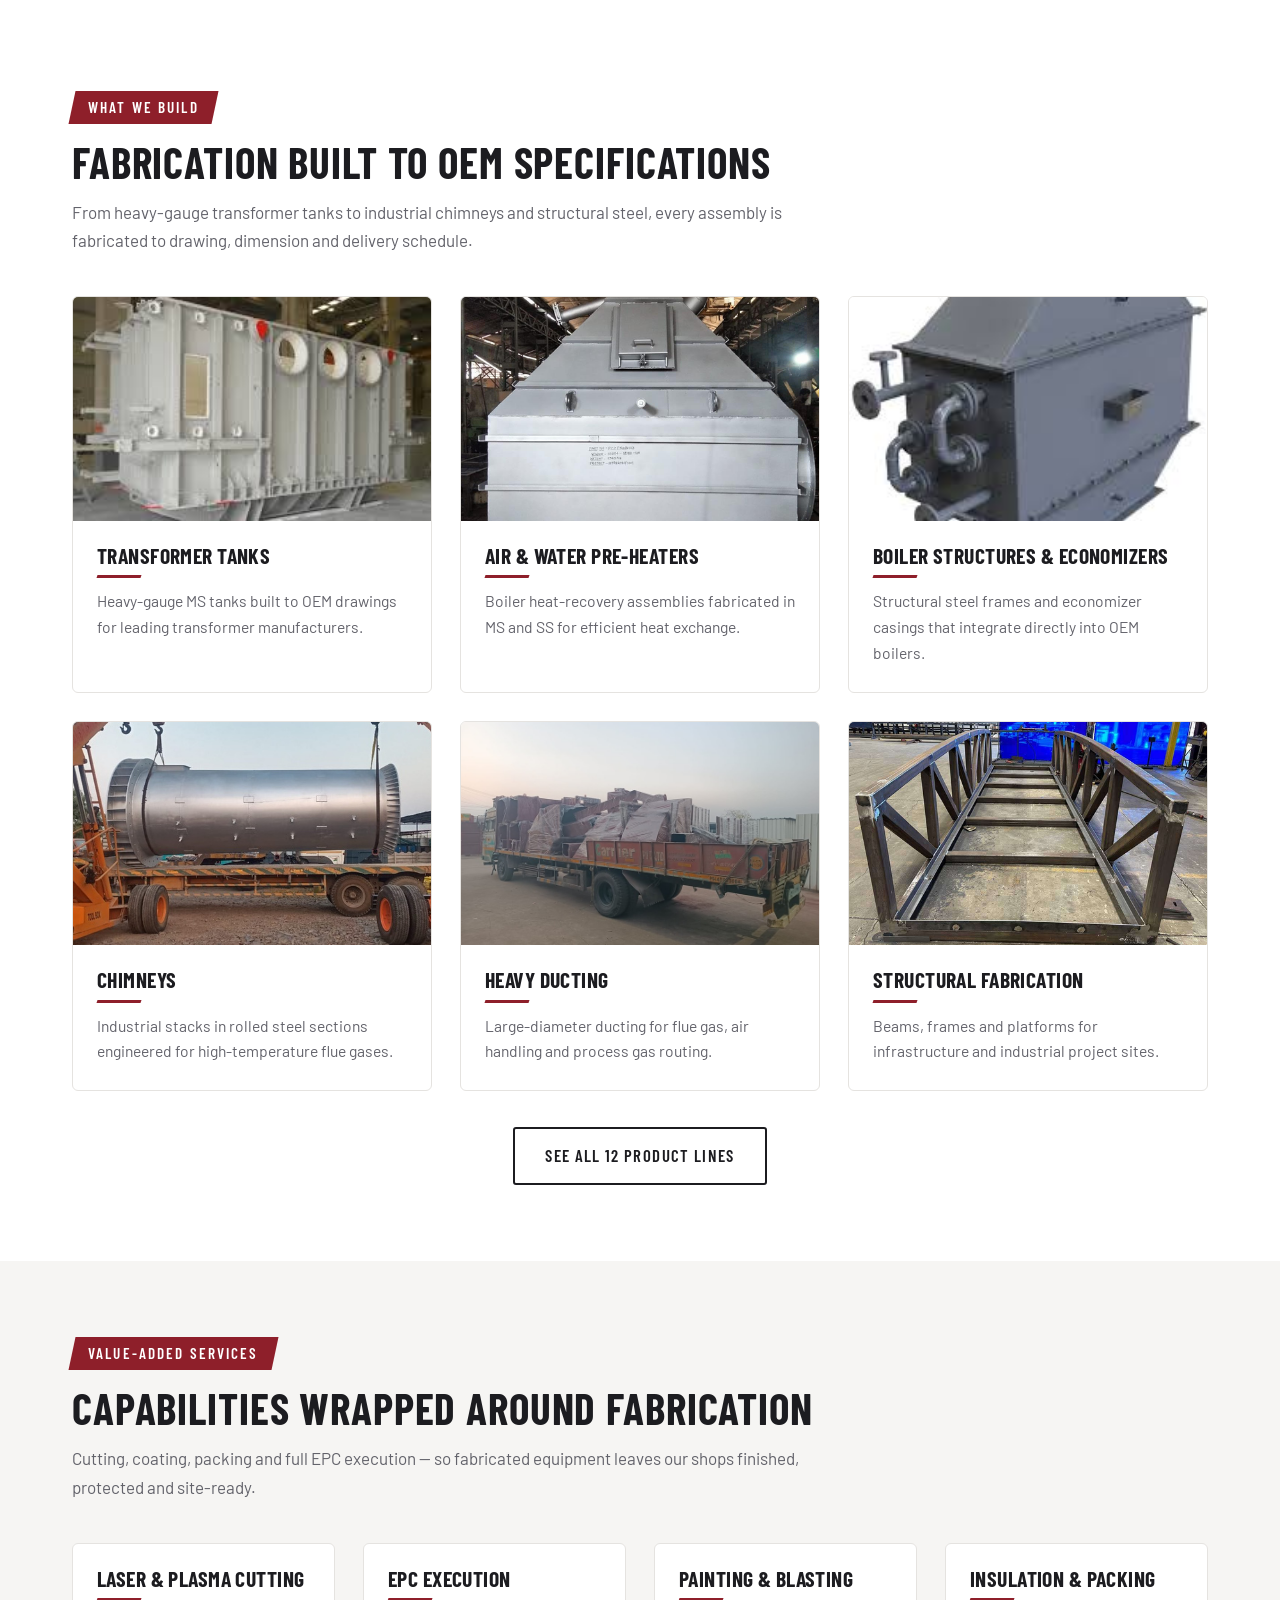
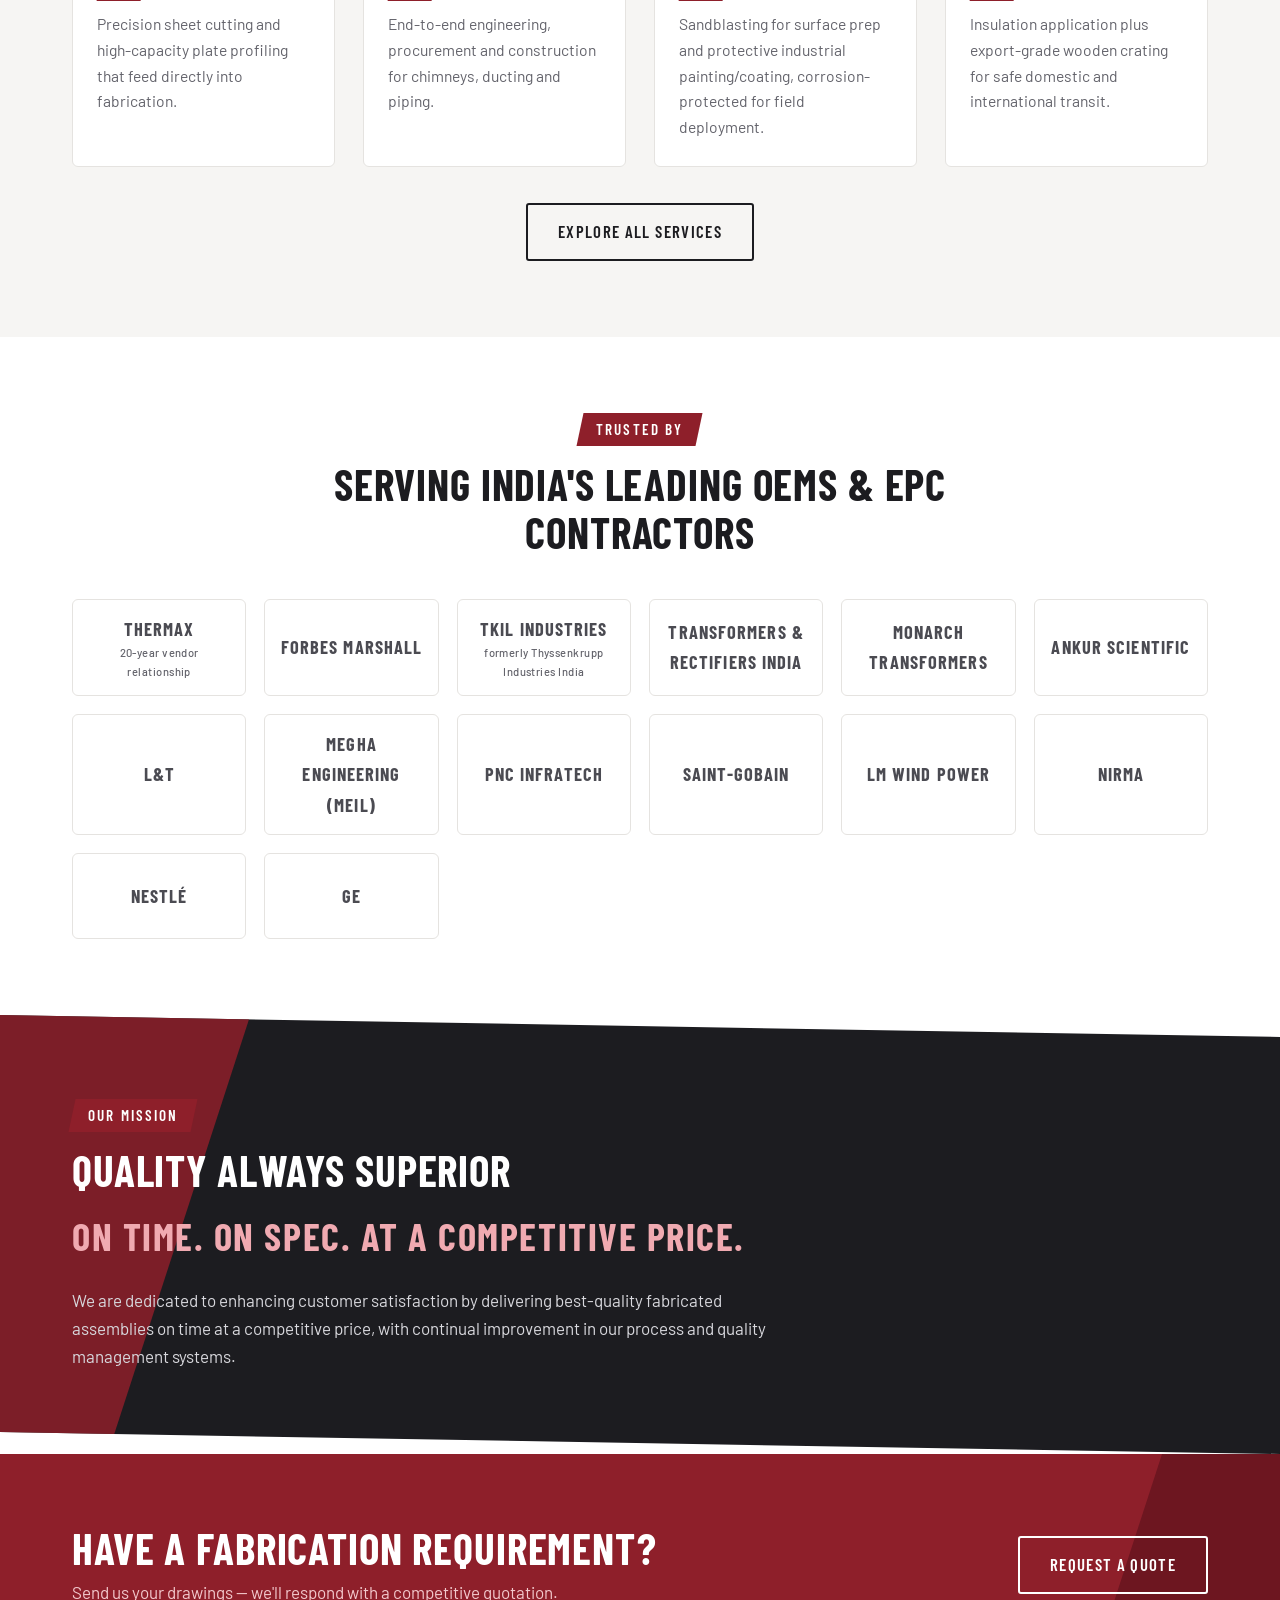
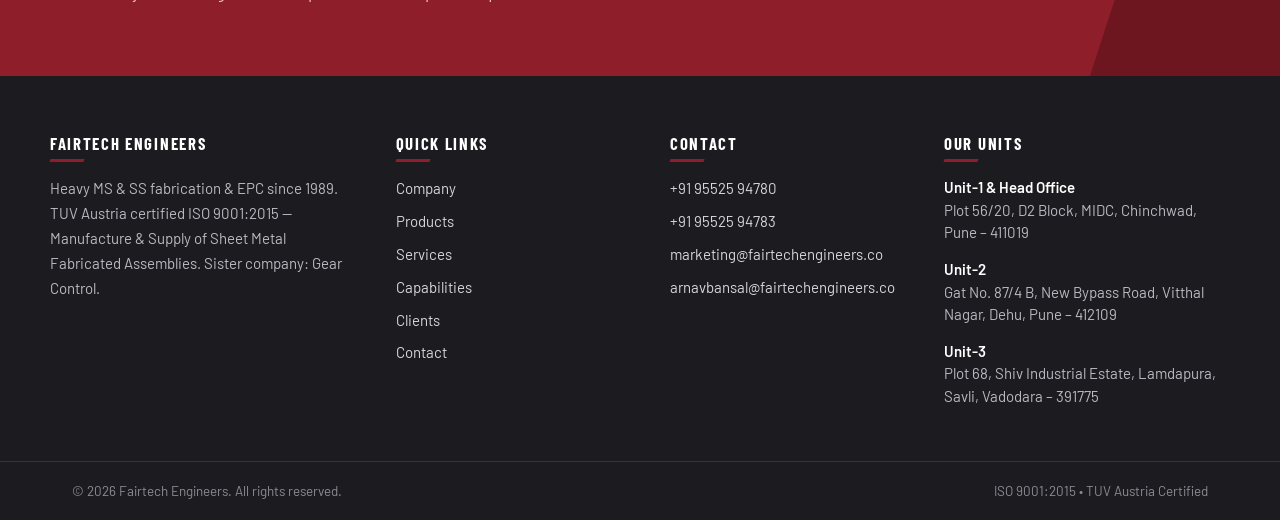
==== commit 2b72c79b: "Update plant photos & capacity figures from company profile - Add real Unit-2 (Dehu) and Unit-3 (Sav" ====
--- a/index.html
+++ b/index.html
@@ -87,13 +87,13 @@
           <p>Three manufacturing units combining heavy MS &amp; SS fabrication with turnkey EPC execution — cutting, welding, rolling, painting, and site installation, backed by a certified quality system.</p>
         </div>
         <div class="grid cols-4 reveal">
-          <div class="stat-tile"><b>2,000+</b><span>Tonnes / year fabrication capacity</span></div>
-          <div class="stat-tile"><b>140+</b><span>Skilled workforce</span></div>
-          <div class="stat-tile"><b>11</b><span>Engineers on staff</span></div>
+          <div class="stat-tile"><b>5,000+</b><span>Tonnes / year fabrication capacity</span></div>
+          <div class="stat-tile"><b>200+</b><span>Skilled workforce</span></div>
           <div class="stat-tile"><b>3</b><span>Manufacturing units</span></div>
           <div class="stat-tile"><b>60,000 sq ft</b><span>Covered fabrication area</span></div>
           <div class="stat-tile"><b>40+</b><span>Machines on the shop floor</span></div>
-          <div class="stat-tile"><b>10 t</b><span>Max crane lifting capacity</span></div>
+          <div class="stat-tile"><b>25 t</b><span>Max crane lifting capacity</span></div>
+          <div class="stat-tile"><b>ISO 9001:2015</b><span>TUV Austria certified</span></div>
           <div class="stat-tile"><b>MS &amp; SS</b><span>Fabrication + turnkey EPC</span></div>
         </div>
       </div>
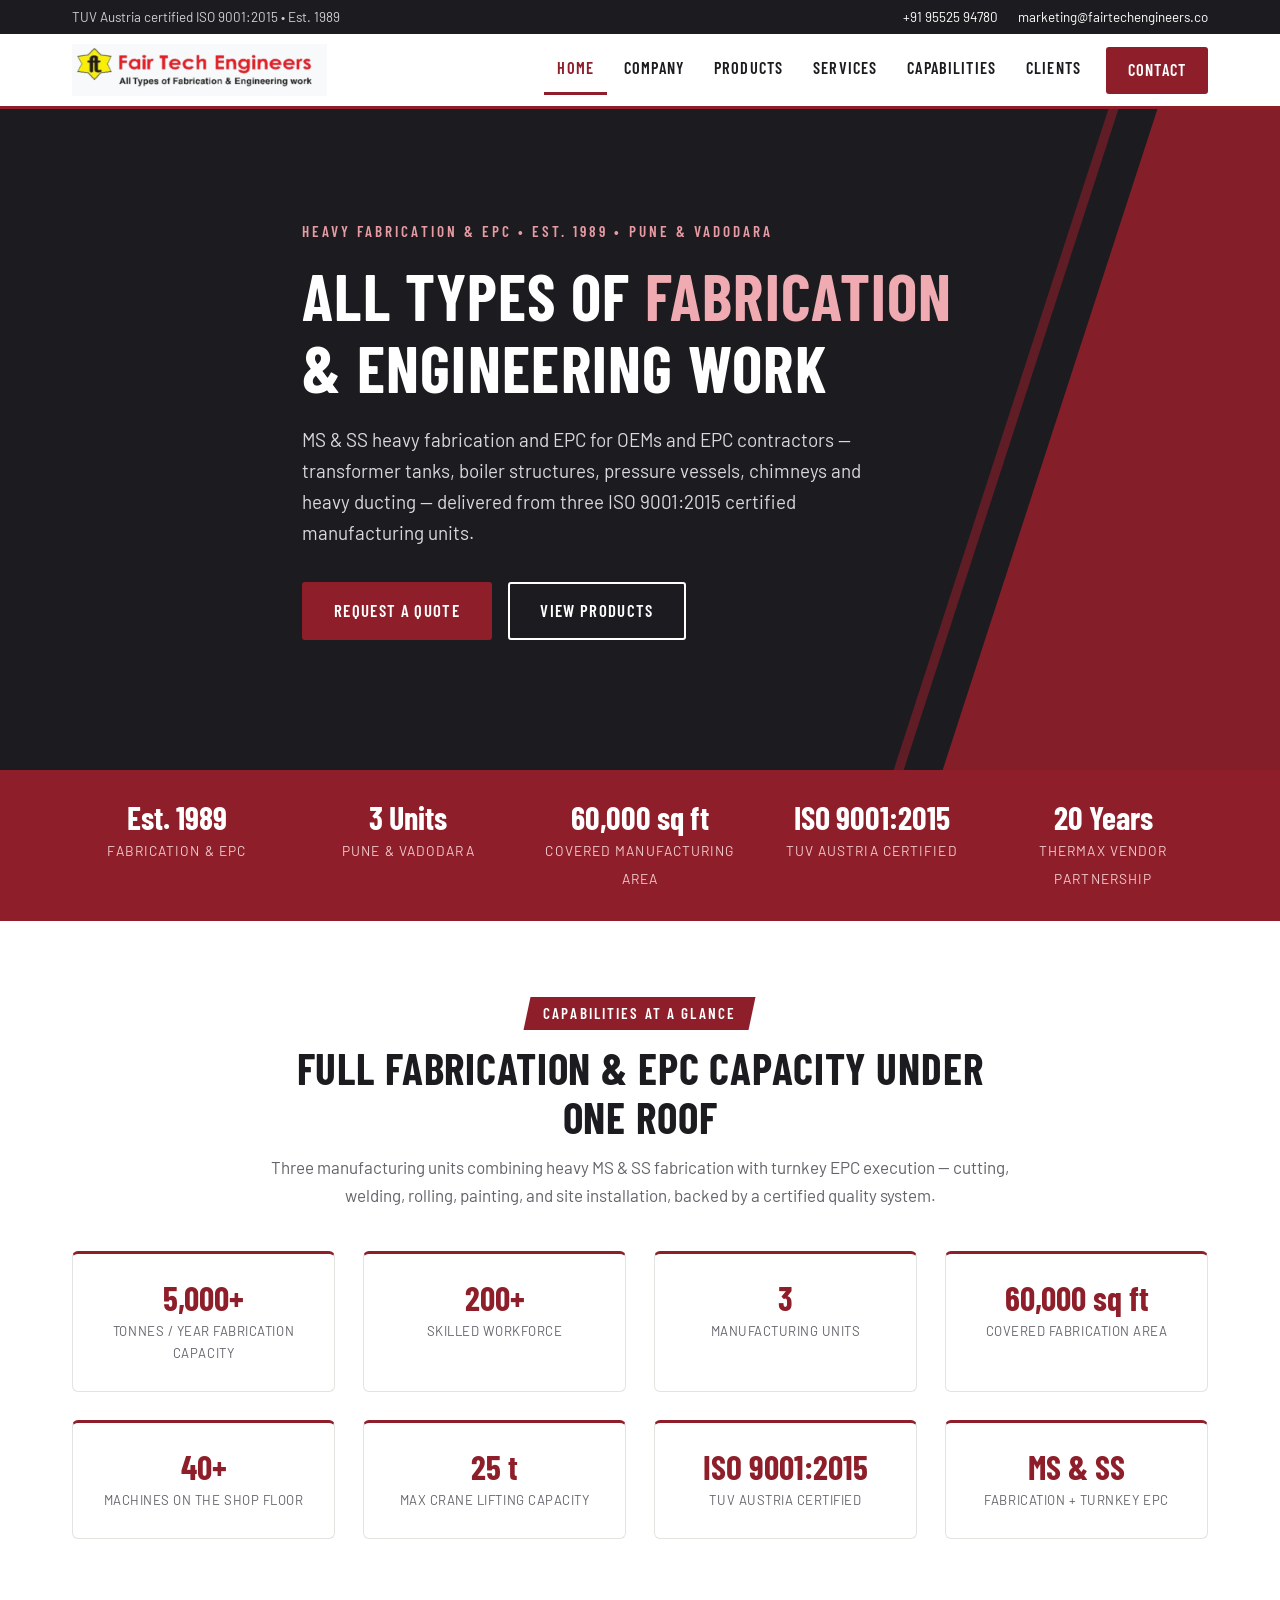
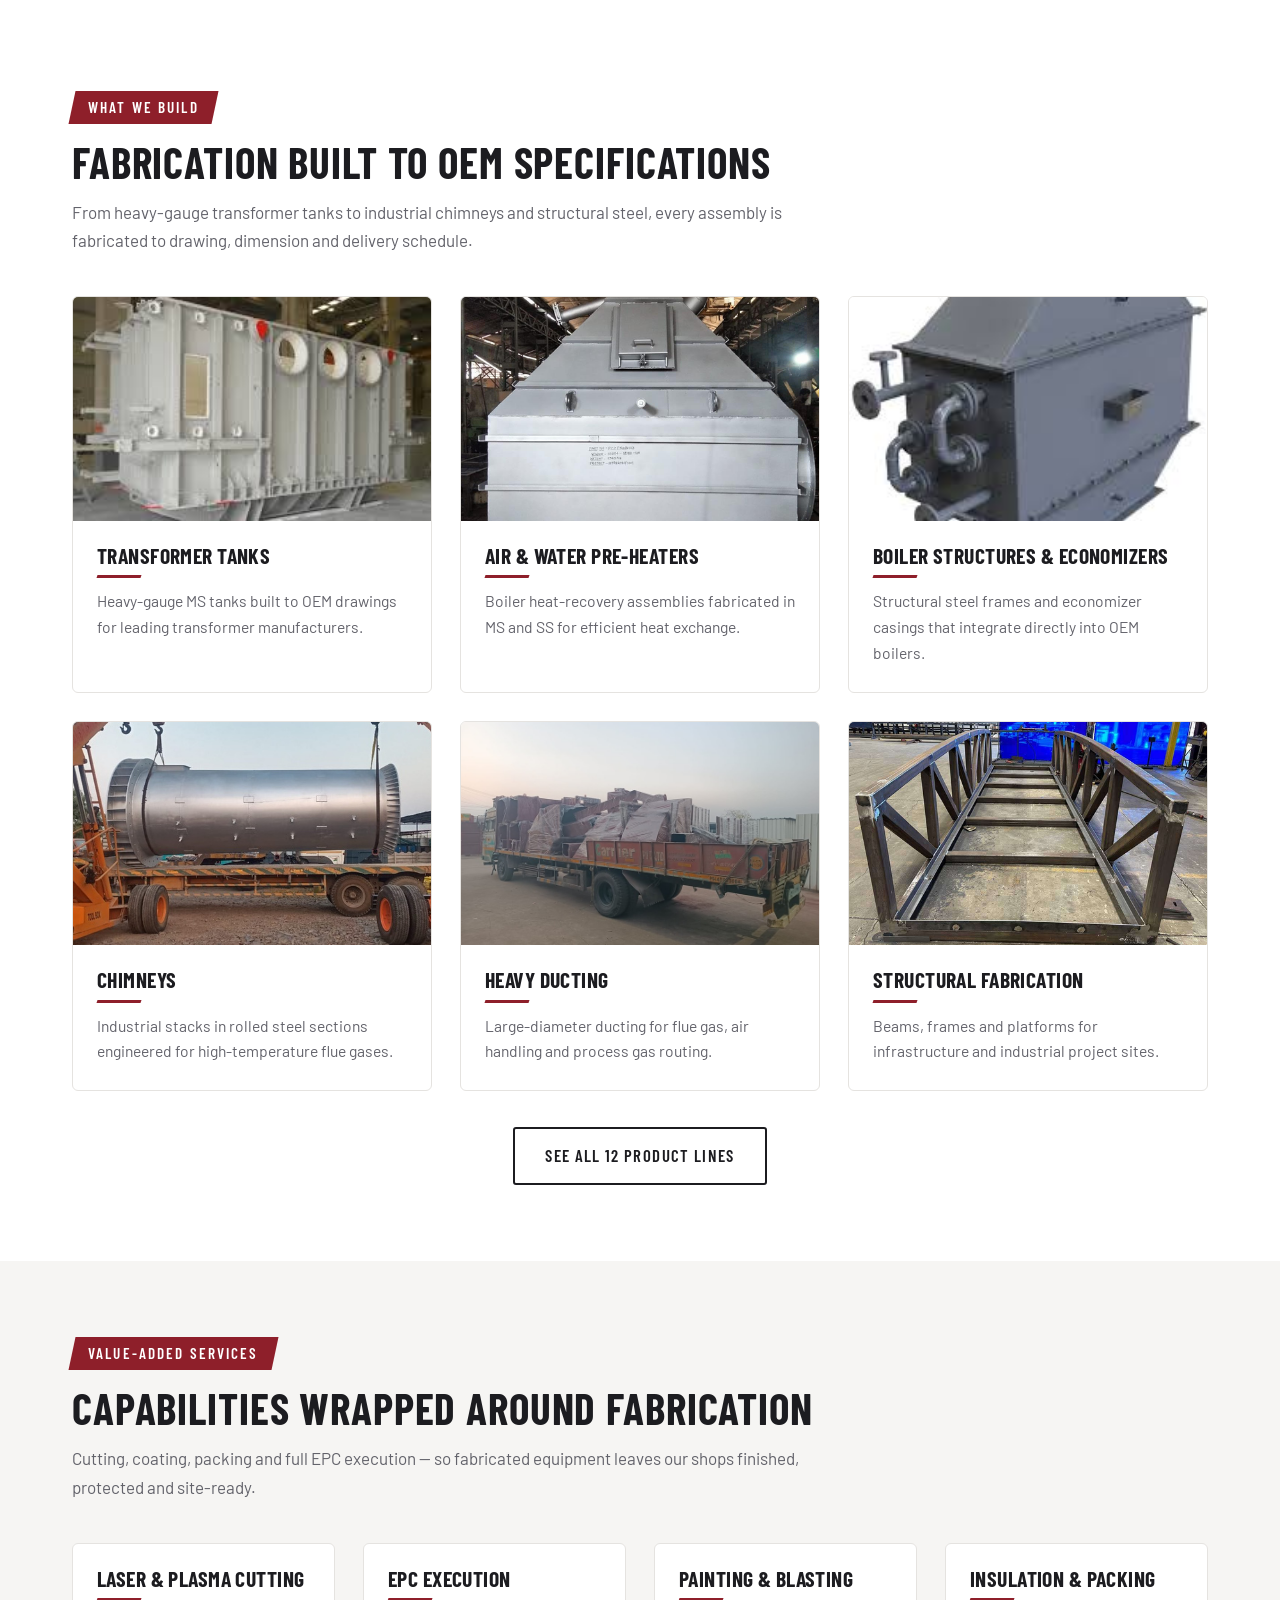
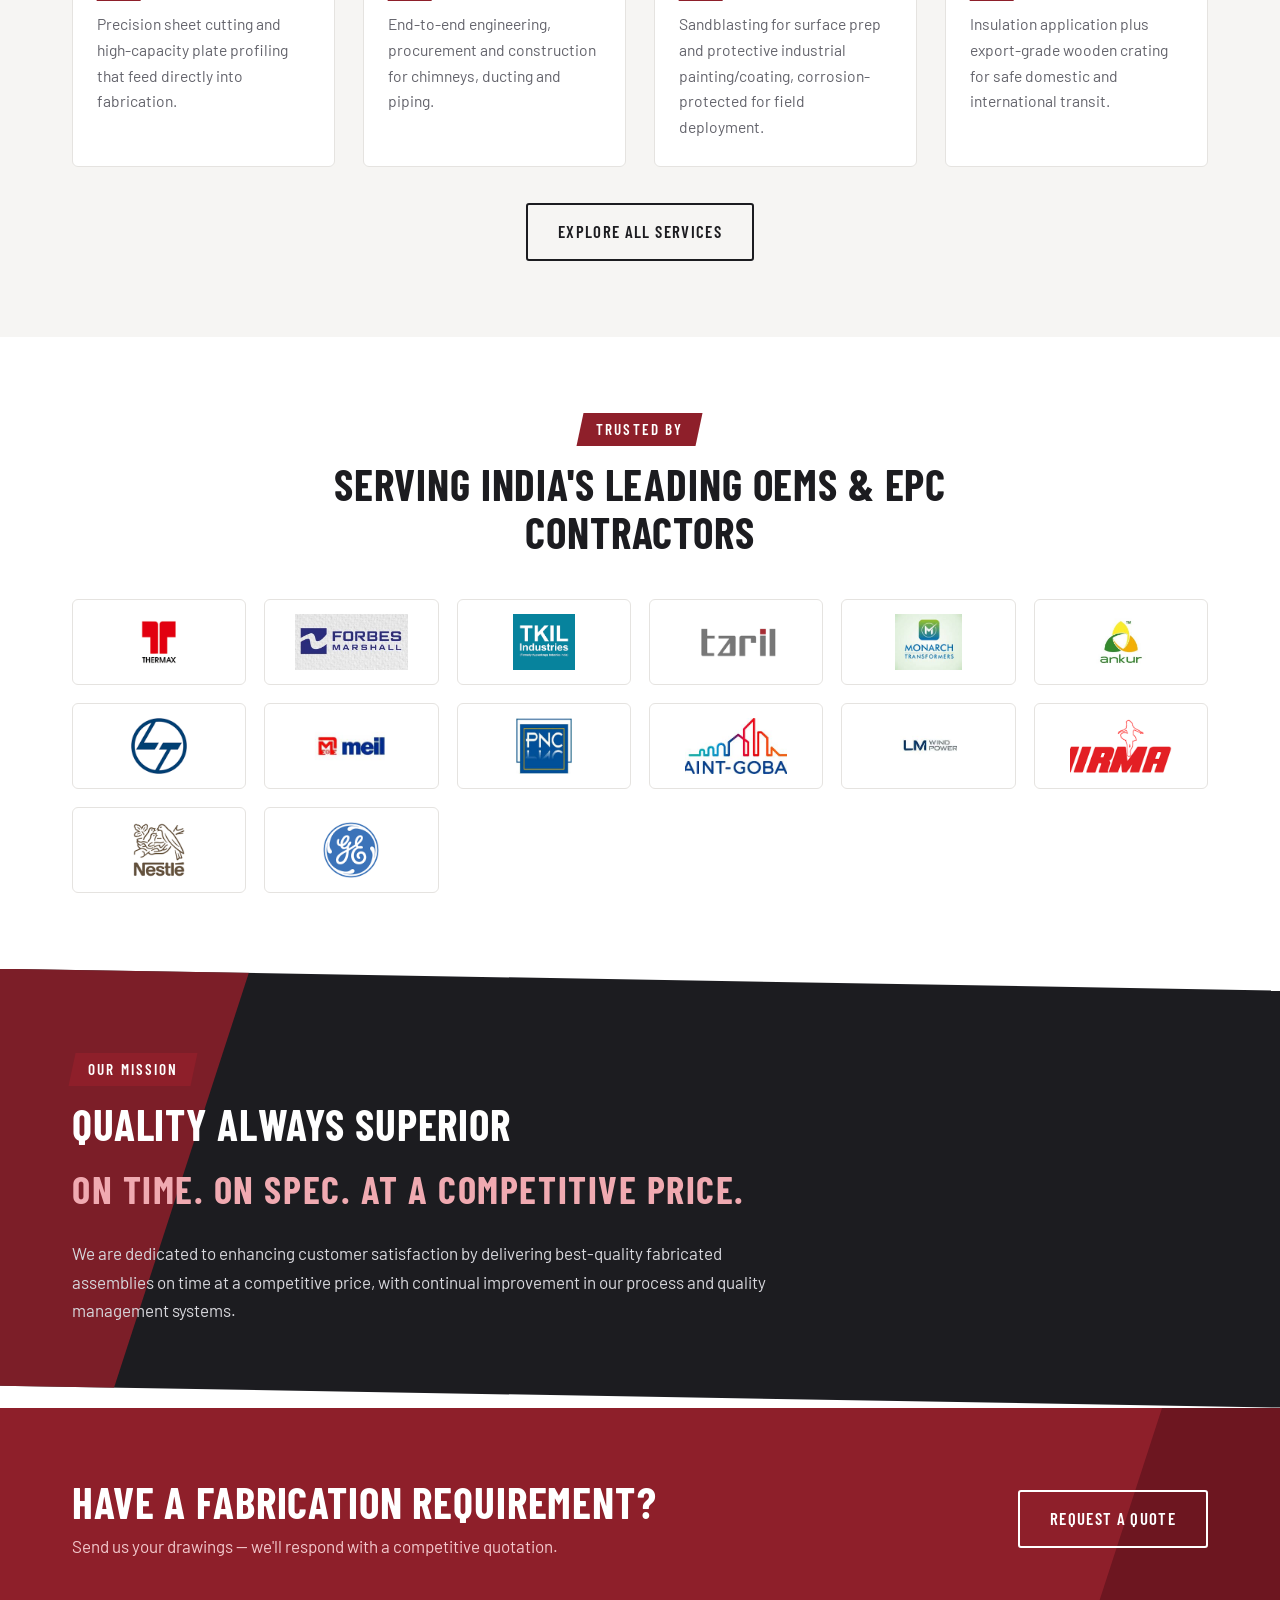
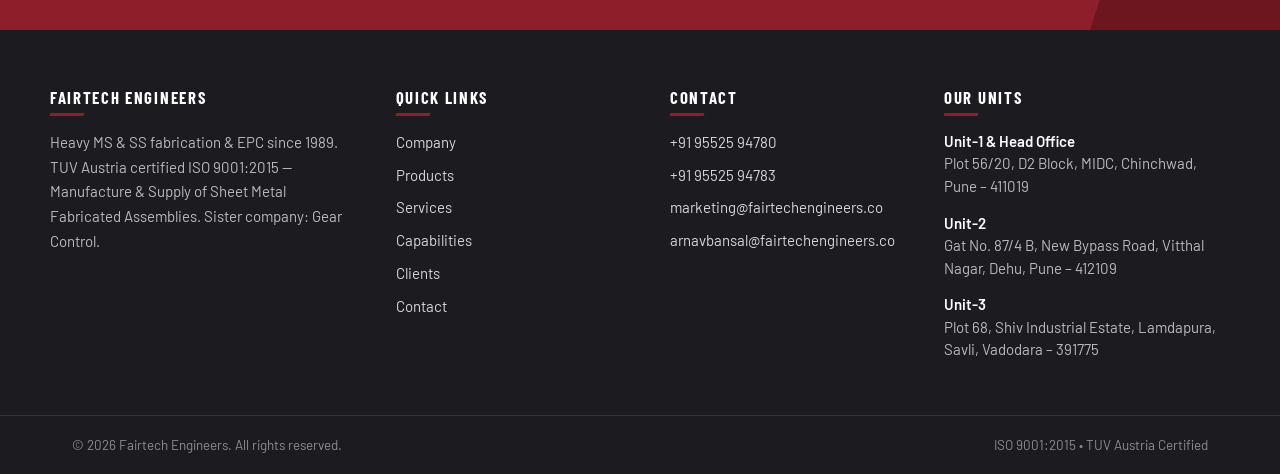
==== commit 46da8372: "Fix client logos not showing (make display robust, no JS-timing dependency) The tiles hid each logo " ====
--- a/index.html
+++ b/index.html
@@ -171,20 +171,20 @@
           <h2>Serving India's Leading OEMs &amp; EPC Contractors</h2>
         </div>
         <div class="client-strip reveal">
-          <div class="client-tile"><img class="client-logo" src="images/client_thermax.png" alt="Thermax" loading="lazy"><span class="client-name">Thermax<small>20-year vendor relationship</small></span></div>
-          <div class="client-tile"><img class="client-logo" src="images/client_forbes_marshall.jpg" alt="Forbes Marshall" loading="lazy"><span class="client-name">Forbes Marshall</span></div>
-          <div class="client-tile"><img class="client-logo" src="images/client_tkil.png" alt="TKIL Industries" loading="lazy"><span class="client-name">TKIL Industries<small>formerly Thyssenkrupp Industries India</small></span></div>
-          <div class="client-tile"><img class="client-logo" src="images/client_transformers_rectifiers.png" alt="Transformers &amp; Rectifiers India Ltd" loading="lazy"><span class="client-name">Transformers &amp; Rectifiers India</span></div>
-          <div class="client-tile"><img class="client-logo" src="images/client_monarch_transformers.jpg" alt="Monarch Transformers" loading="lazy"><span class="client-name">Monarch Transformers</span></div>
-          <div class="client-tile"><img class="client-logo" src="images/client_ankur_scientific.jpg" alt="Ankur Scientific" loading="lazy"><span class="client-name">Ankur Scientific</span></div>
-          <div class="client-tile"><img class="client-logo" src="images/client_lnt.png" alt="Larsen &amp; Toubro (L&amp;T)" loading="lazy"><span class="client-name">L&amp;T</span></div>
-          <div class="client-tile"><img class="client-logo" src="images/client_megha_engineering.jpg" alt="Megha Engineering &amp; Infrastructures (MEIL)" loading="lazy"><span class="client-name">Megha Engineering (MEIL)</span></div>
-          <div class="client-tile"><img class="client-logo" src="images/client_pnc_infratech.jpg" alt="PNC Infratech" loading="lazy"><span class="client-name">PNC Infratech</span></div>
-          <div class="client-tile"><img class="client-logo" src="images/client_saint_gobain.jpg" alt="Saint-Gobain" loading="lazy"><span class="client-name">Saint-Gobain</span></div>
-          <div class="client-tile"><img class="client-logo" src="images/client_lm_wind_power.jpg" alt="LM Wind Power" loading="lazy"><span class="client-name">LM Wind Power</span></div>
-          <div class="client-tile"><img class="client-logo" src="images/client_nirma.png" alt="Nirma" loading="lazy"><span class="client-name">Nirma</span></div>
-          <div class="client-tile"><img class="client-logo" src="images/client_nestle.png" alt="Nestlé" loading="lazy"><span class="client-name">Nestlé</span></div>
-          <div class="client-tile"><img class="client-logo" src="images/client_ge.png" alt="GE (General Electric)" loading="lazy"><span class="client-name">GE</span></div>
+          <div class="client-tile"><img class="client-logo" src="images/client_thermax.png" alt="Thermax"><span class="client-name">Thermax<small>20-year vendor relationship</small></span></div>
+          <div class="client-tile"><img class="client-logo" src="images/client_forbes_marshall.jpg" alt="Forbes Marshall"><span class="client-name">Forbes Marshall</span></div>
+          <div class="client-tile"><img class="client-logo" src="images/client_tkil.png" alt="TKIL Industries"><span class="client-name">TKIL Industries<small>formerly Thyssenkrupp Industries India</small></span></div>
+          <div class="client-tile"><img class="client-logo" src="images/client_transformers_rectifiers.png" alt="Transformers &amp; Rectifiers India Ltd"><span class="client-name">Transformers &amp; Rectifiers India</span></div>
+          <div class="client-tile"><img class="client-logo" src="images/client_monarch_transformers.jpg" alt="Monarch Transformers"><span class="client-name">Monarch Transformers</span></div>
+          <div class="client-tile"><img class="client-logo" src="images/client_ankur_scientific.jpg" alt="Ankur Scientific"><span class="client-name">Ankur Scientific</span></div>
+          <div class="client-tile"><img class="client-logo" src="images/client_lnt.png" alt="Larsen &amp; Toubro (L&amp;T)"><span class="client-name">L&amp;T</span></div>
+          <div class="client-tile"><img class="client-logo" src="images/client_megha_engineering.jpg" alt="Megha Engineering &amp; Infrastructures (MEIL)"><span class="client-name">Megha Engineering (MEIL)</span></div>
+          <div class="client-tile"><img class="client-logo" src="images/client_pnc_infratech.jpg" alt="PNC Infratech"><span class="client-name">PNC Infratech</span></div>
+          <div class="client-tile"><img class="client-logo" src="images/client_saint_gobain.jpg" alt="Saint-Gobain"><span class="client-name">Saint-Gobain</span></div>
+          <div class="client-tile"><img class="client-logo" src="images/client_lm_wind_power.jpg" alt="LM Wind Power"><span class="client-name">LM Wind Power</span></div>
+          <div class="client-tile"><img class="client-logo" src="images/client_nirma.png" alt="Nirma"><span class="client-name">Nirma</span></div>
+          <div class="client-tile"><img class="client-logo" src="images/client_nestle.png" alt="Nestlé"><span class="client-name">Nestlé</span></div>
+          <div class="client-tile"><img class="client-logo" src="images/client_ge.png" alt="GE (General Electric)"><span class="client-name">GE</span></div>
         </div>
       </div>
     </section>
--- a/css/style.css
+++ b/css/style.css
@@ -463,11 +463,12 @@
 }
 .client-tile:hover { color: var(--maroon); border-color: var(--maroon); }
 .client-tile small { display: block; font-family: var(--font-body); font-weight: 500; font-size: 0.7rem; letter-spacing: 0.04em; color: var(--muted); text-transform: none; }
-/* Logo shows only once it has successfully loaded (JS adds .has-logo);
-   until then the styled text wordmark keeps the tile looking finished. */
-.client-tile .client-logo { display: none; max-height: 56px; max-width: 100%; width: auto; object-fit: contain; }
-.client-tile.has-logo .client-logo { display: block; }
-.client-tile.has-logo .client-name { display: none; }
+/* Logo shows by default (all logo files are present); the text wordmark is a
+   fallback that only appears if the image genuinely fails (JS adds .logo-failed). */
+.client-tile .client-logo { display: block; max-height: 56px; max-width: 100%; width: auto; object-fit: contain; }
+.client-tile .client-name { display: none; }
+.client-tile.logo-failed .client-logo { display: none; }
+.client-tile.logo-failed .client-name { display: block; }
 
 /* ==========================================================================
    Mission strip & CTA band (diagonal edges)
